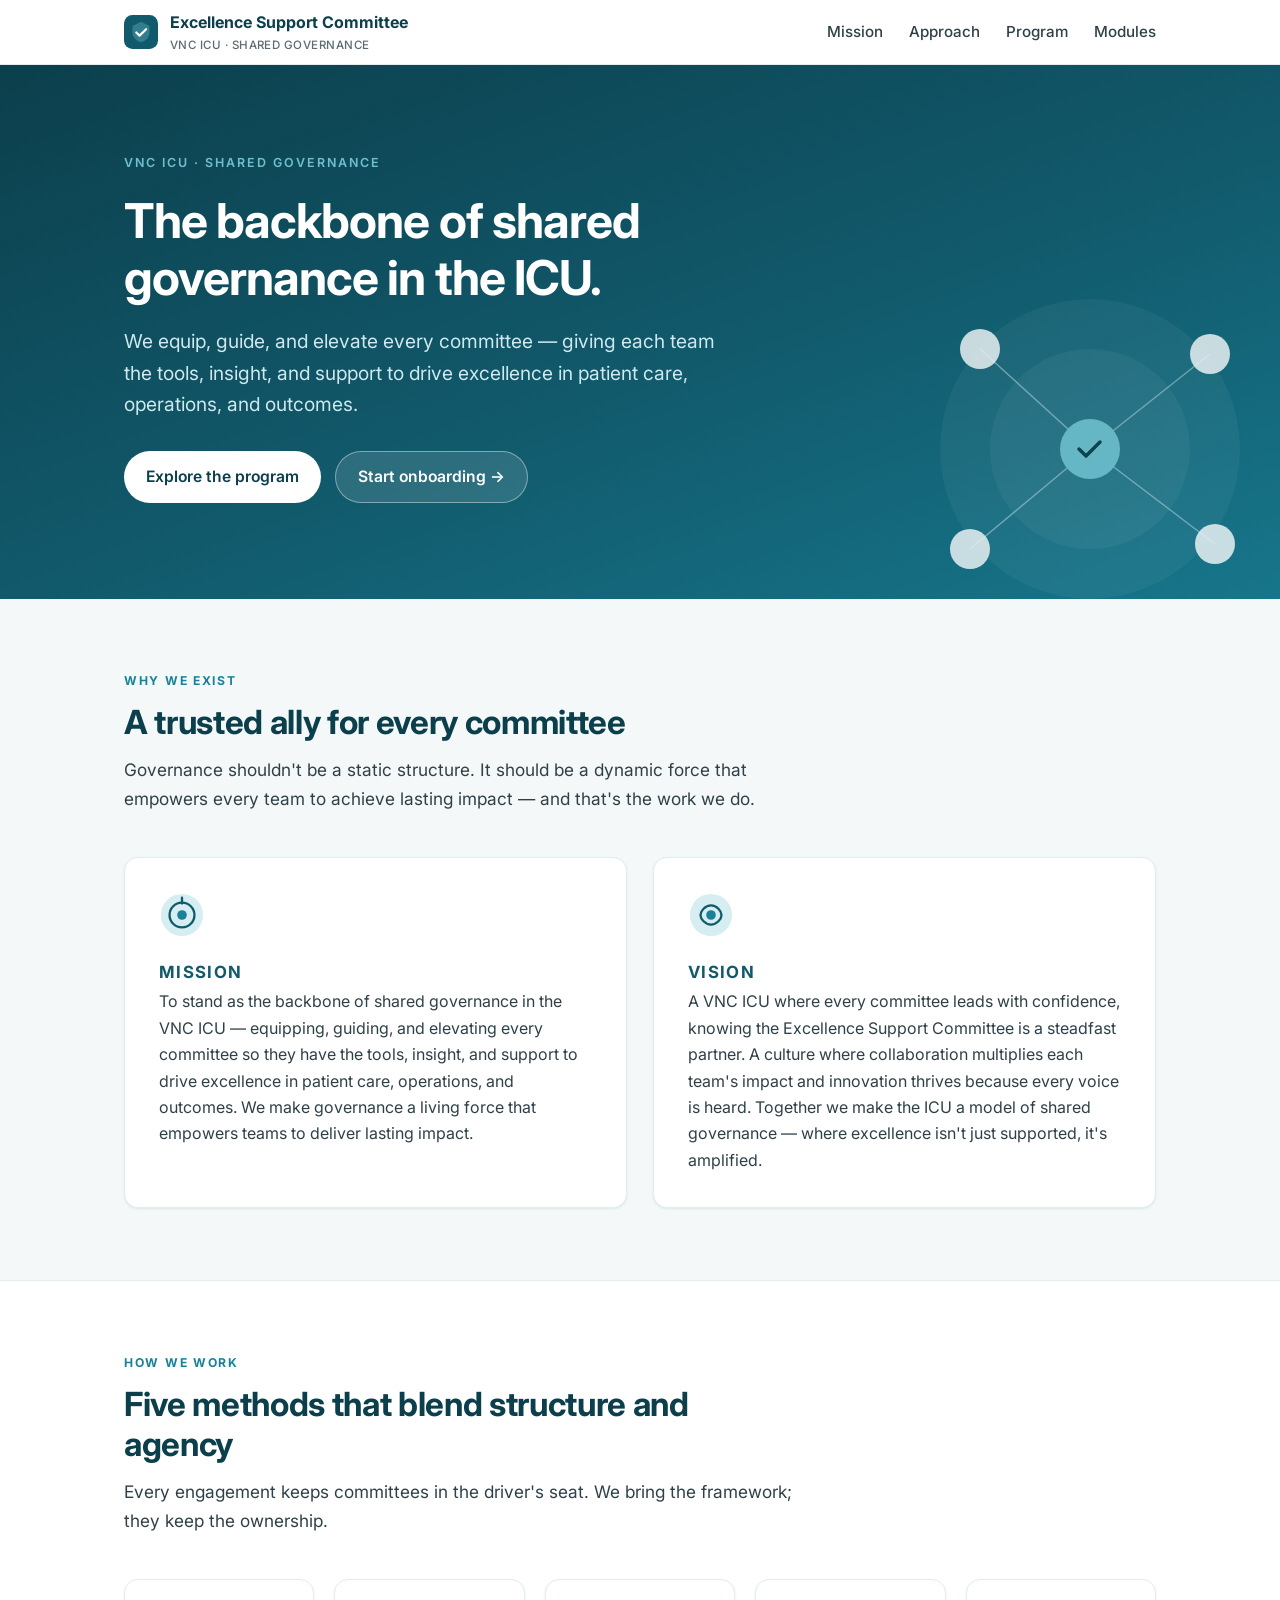
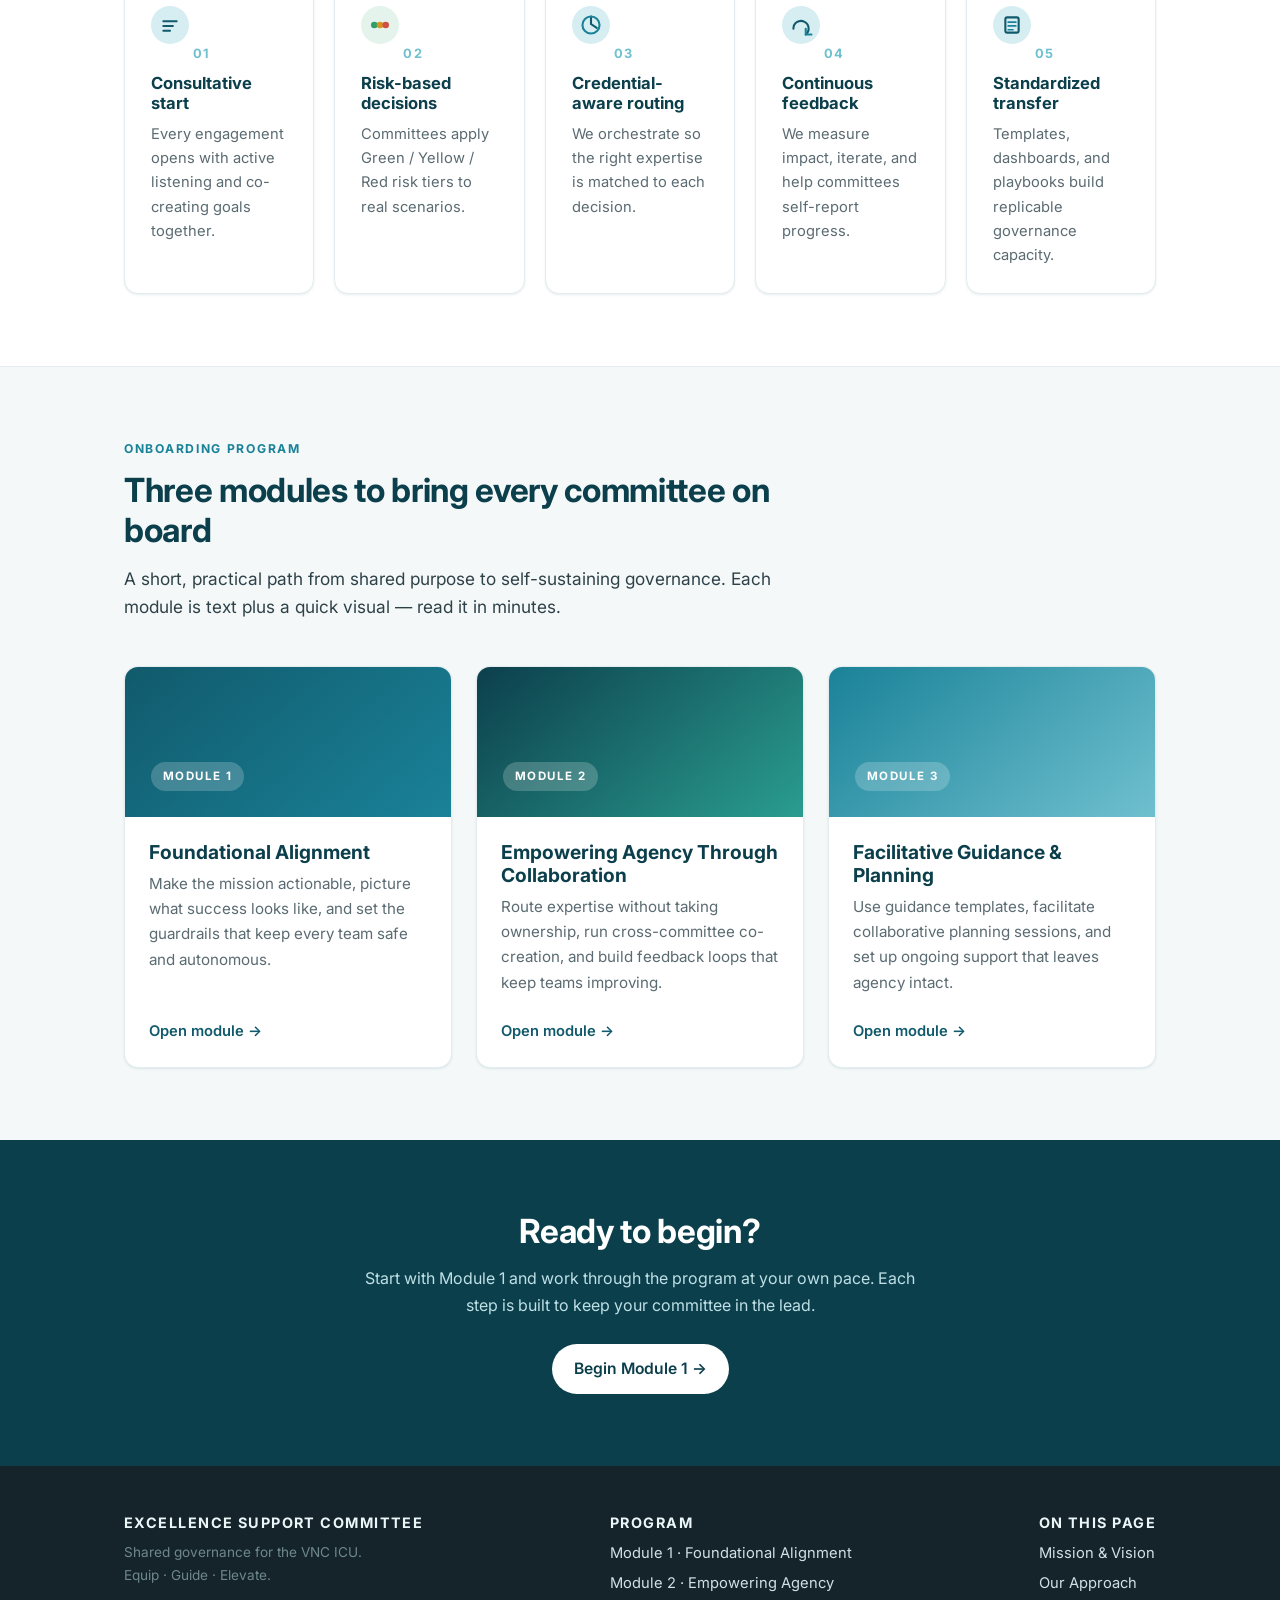
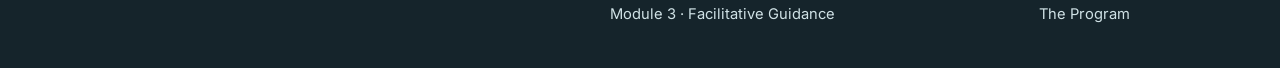
==== index.html @ 9eee0d55 "Excellence Support Committee site: landing page + 3 onboarding modules" ====
<!DOCTYPE html>
<html lang="en">
<head>
  <meta charset="UTF-8" />
  <meta name="viewport" content="width=device-width, initial-scale=1.0" />
  <title>Excellence Support Committee · VNC ICU</title>
  <meta name="description" content="The backbone of shared governance in the VNC ICU — equipping, guiding, and elevating every committee to drive excellence in patient care, operations, and outcomes." />
  <link rel="preconnect" href="https://fonts.googleapis.com" />
  <link rel="preconnect" href="https://fonts.gstatic.com" crossorigin />
  <link href="https://fonts.googleapis.com/css2?family=Inter:wght@400;500;600;700&display=swap" rel="stylesheet" />
  <link rel="stylesheet" href="assets/styles.css" />
</head>
<body>

  <!-- NAV -->
  <header class="nav">
    <div class="wrap nav-inner">
      <a href="index.html" class="brand">
        <svg class="mark" viewBox="0 0 40 40" fill="none" xmlns="http://www.w3.org/2000/svg" aria-hidden="true">
          <rect width="40" height="40" rx="10" fill="#115a6c"/>
          <path d="M20 8l10 5v7c0 6.2-4.2 10.6-10 12-5.8-1.4-10-5.8-10-12v-7l10-5z" fill="#6fc0cf" opacity=".35"/>
          <path d="M14.5 20.5l3.8 3.8L26 16.8" stroke="#fff" stroke-width="2.6" stroke-linecap="round" stroke-linejoin="round"/>
        </svg>
        <span>Excellence Support Committee<small>VNC ICU · Shared Governance</small></span>
      </a>
      <nav class="nav-links">
        <a href="#mission">Mission</a>
        <a href="#approach">Approach</a>
        <a href="#program">Program</a>
        <a href="module-1.html">Modules</a>
      </nav>
    </div>
  </header>

  <!-- HERO -->
  <section class="hero">
    <div class="wrap">
      <p class="eyebrow">VNC ICU · Shared Governance</p>
      <h1>The backbone of shared<br />governance in the ICU.</h1>
      <p class="lede">We equip, guide, and elevate every committee — giving each team the tools, insight, and support to drive excellence in patient care, operations, and outcomes.</p>
      <div class="btn-row">
        <a href="#program" class="btn btn-primary">Explore the program</a>
        <a href="module-1.html" class="btn btn-ghost">Start onboarding →</a>
      </div>
    </div>
    <svg class="hero-art" viewBox="0 0 460 380" fill="none" xmlns="http://www.w3.org/2000/svg" aria-hidden="true">
      <circle cx="230" cy="190" r="150" fill="#ffffff" opacity="0.05"/>
      <circle cx="230" cy="190" r="100" fill="#ffffff" opacity="0.05"/>
      <g stroke="#cfe9ee" stroke-width="1.4" opacity="0.5">
        <line x1="230" y1="190" x2="120" y2="90"/>
        <line x1="230" y1="190" x2="350" y2="95"/>
        <line x1="230" y1="190" x2="110" y2="290"/>
        <line x1="230" y1="190" x2="355" y2="285"/>
      </g>
      <g>
        <circle cx="230" cy="190" r="30" fill="#6fc0cf"/>
        <path d="M219 190l7 7 14-14" stroke="#0c3f4c" stroke-width="3.5" stroke-linecap="round" stroke-linejoin="round"/>
        <circle cx="120" cy="90" r="20" fill="#ffffff" opacity=".85"/>
        <circle cx="350" cy="95" r="20" fill="#ffffff" opacity=".85"/>
        <circle cx="110" cy="290" r="20" fill="#ffffff" opacity=".85"/>
        <circle cx="355" cy="285" r="20" fill="#ffffff" opacity=".85"/>
      </g>
    </svg>
  </section>

  <!-- MISSION / VISION -->
  <section id="mission">
    <div class="wrap">
      <p class="section-tag">Why we exist</p>
      <div class="section-intro">
        <h2>A trusted ally for every committee</h2>
        <p>Governance shouldn't be a static structure. It should be a dynamic force that empowers every team to achieve lasting impact — and that's the work we do.</p>
      </div>
      <div class="duo">
        <div class="pillar">
          <svg class="ic" viewBox="0 0 48 48" fill="none" xmlns="http://www.w3.org/2000/svg" aria-hidden="true">
            <circle cx="24" cy="24" r="22" fill="#d6edf2"/>
            <circle cx="24" cy="24" r="13" fill="none" stroke="#115a6c" stroke-width="2.4"/>
            <circle cx="24" cy="24" r="5" fill="#1a8298"/>
            <line x1="24" y1="6" x2="24" y2="12" stroke="#115a6c" stroke-width="2.4" stroke-linecap="round"/>
          </svg>
          <h3>Mission</h3>
          <p>To stand as the backbone of shared governance in the VNC ICU — equipping, guiding, and elevating every committee so they have the tools, insight, and support to drive excellence in patient care, operations, and outcomes. We make governance a living force that empowers teams to deliver lasting impact.</p>
        </div>
        <div class="pillar">
          <svg class="ic" viewBox="0 0 48 48" fill="none" xmlns="http://www.w3.org/2000/svg" aria-hidden="true">
            <circle cx="24" cy="24" r="22" fill="#d6edf2"/>
            <path d="M24 14c-6 0-11 6-11 10s5 10 11 10 11-6 11-10-5-10-11-10z" fill="none" stroke="#115a6c" stroke-width="2.4"/>
            <circle cx="24" cy="24" r="5" fill="#1a8298"/>
          </svg>
          <h3>Vision</h3>
          <p>A VNC ICU where every committee leads with confidence, knowing the Excellence Support Committee is a steadfast partner. A culture where collaboration multiplies each team's impact and innovation thrives because every voice is heard. Together we make the ICU a model of shared governance — where excellence isn't just supported, it's amplified.</p>
        </div>
      </div>
    </div>
  </section>

  <!-- APPROACH / METHODOLOGY -->
  <section id="approach" class="alt">
    <div class="wrap">
      <p class="section-tag">How we work</p>
      <div class="section-intro">
        <h2>Five methods that blend structure and agency</h2>
        <p>Every engagement keeps committees in the driver's seat. We bring the framework; they keep the ownership.</p>
      </div>
      <div class="grid-5">
        <div class="method">
          <svg class="ic" viewBox="0 0 40 40" fill="none" aria-hidden="true"><circle cx="20" cy="20" r="20" fill="#d6edf2"/><path d="M13 16h14M13 21h10M13 26h7" stroke="#115a6c" stroke-width="2.2" stroke-linecap="round"/></svg>
          <span class="num">01</span>
          <h3>Consultative start</h3>
          <p>Every engagement opens with active listening and co-creating goals together.</p>
        </div>
        <div class="method">
          <svg class="ic" viewBox="0 0 40 40" fill="none" aria-hidden="true"><circle cx="20" cy="20" r="20" fill="#e4f4ec"/><circle cx="14" cy="20" r="3.5" fill="#2e9e6b"/><circle cx="20" cy="20" r="3.5" fill="#d99320"/><circle cx="26" cy="20" r="3.5" fill="#cf5145"/></svg>
          <span class="num">02</span>
          <h3>Risk-based decisions</h3>
          <p>Committees apply Green / Yellow / Red risk tiers to real scenarios.</p>
        </div>
        <div class="method">
          <svg class="ic" viewBox="0 0 40 40" fill="none" aria-hidden="true"><circle cx="20" cy="20" r="20" fill="#d6edf2"/><path d="M20 11v8l6 4" stroke="#115a6c" stroke-width="2.2" stroke-linecap="round"/><circle cx="20" cy="20" r="9" fill="none" stroke="#1a8298" stroke-width="2.2"/></svg>
          <span class="num">03</span>
          <h3>Credential-aware routing</h3>
          <p>We orchestrate so the right expertise is matched to each decision.</p>
        </div>
        <div class="method">
          <svg class="ic" viewBox="0 0 40 40" fill="none" aria-hidden="true"><circle cx="20" cy="20" r="20" fill="#d6edf2"/><path d="M12 24a8 8 0 1113 6" stroke="#115a6c" stroke-width="2.2" stroke-linecap="round" fill="none"/><path d="M25 24v6h6" stroke="#1a8298" stroke-width="2.2" stroke-linecap="round" stroke-linejoin="round" fill="none"/></svg>
          <span class="num">04</span>
          <h3>Continuous feedback</h3>
          <p>We measure impact, iterate, and help committees self-report progress.</p>
        </div>
        <div class="method">
          <svg class="ic" viewBox="0 0 40 40" fill="none" aria-hidden="true"><circle cx="20" cy="20" r="20" fill="#d6edf2"/><rect x="13" y="12" width="14" height="16" rx="2" fill="none" stroke="#115a6c" stroke-width="2.2"/><path d="M16 17h8M16 21h8M16 25h5" stroke="#1a8298" stroke-width="1.8" stroke-linecap="round"/></svg>
          <span class="num">05</span>
          <h3>Standardized transfer</h3>
          <p>Templates, dashboards, and playbooks build replicable governance capacity.</p>
        </div>
      </div>
    </div>
  </section>

  <!-- PROGRAM / MODULES -->
  <section id="program">
    <div class="wrap">
      <p class="section-tag">Onboarding program</p>
      <div class="section-intro">
        <h2>Three modules to bring every committee on board</h2>
        <p>A short, practical path from shared purpose to self-sustaining governance. Each module is text plus a quick visual — read it in minutes.</p>
      </div>
      <div class="modules">
        <a class="mod-card" href="module-1.html">
          <div class="cap c1"><span class="badge">Module 1</span></div>
          <div class="body">
            <h3>Foundational Alignment</h3>
            <p>Make the mission actionable, picture what success looks like, and set the guardrails that keep every team safe and autonomous.</p>
            <span class="more">Open module →</span>
          </div>
        </a>
        <a class="mod-card" href="module-2.html">
          <div class="cap c2"><span class="badge">Module 2</span></div>
          <div class="body">
            <h3>Empowering Agency Through Collaboration</h3>
            <p>Route expertise without taking ownership, run cross-committee co-creation, and build feedback loops that keep teams improving.</p>
            <span class="more">Open module →</span>
          </div>
        </a>
        <a class="mod-card" href="module-3.html">
          <div class="cap c3"><span class="badge">Module 3</span></div>
          <div class="body">
            <h3>Facilitative Guidance &amp; Planning</h3>
            <p>Use guidance templates, facilitate collaborative planning sessions, and set up ongoing support that leaves agency intact.</p>
            <span class="more">Open module →</span>
          </div>
        </a>
      </div>
    </div>
  </section>

  <!-- CTA -->
  <section class="cta-band">
    <div class="wrap">
      <h2>Ready to begin?</h2>
      <p>Start with Module 1 and work through the program at your own pace. Each step is built to keep your committee in the lead.</p>
      <a href="module-1.html" class="btn btn-primary">Begin Module 1 →</a>
    </div>
  </section>

  <!-- FOOTER -->
  <footer class="footer">
    <div class="wrap">
      <div>
        <h4>Excellence Support Committee</h4>
        <p class="muted">Shared governance for the VNC ICU.<br/>Equip · Guide · Elevate.</p>
      </div>
      <div>
        <h4>Program</h4>
        <ul>
          <li><a href="module-1.html">Module 1 · Foundational Alignment</a></li>
          <li><a href="module-2.html">Module 2 · Empowering Agency</a></li>
          <li><a href="module-3.html">Module 3 · Facilitative Guidance</a></li>
        </ul>
      </div>
      <div>
        <h4>On this page</h4>
        <ul>
          <li><a href="#mission">Mission &amp; Vision</a></li>
          <li><a href="#approach">Our Approach</a></li>
          <li><a href="#program">The Program</a></li>
        </ul>
      </div>
    </div>
  </footer>

</body>
</html>
---- assets/styles.css ----
/* ====================================================================
   Excellence Support Committee — VNC ICU
   Clinical & calm design system
   ==================================================================== */

:root {
  --teal-900: #0c3f4c;
  --teal-700: #115a6c;
  --teal-500: #1a8298;
  --teal-300: #6fc0cf;
  --teal-100: #d6edf2;
  --slate-900: #15242b;
  --slate-700: #2f4148;
  --slate-500: #5b6b72;
  --slate-300: #9fb0b6;
  --mist: #f4f8f9;
  --paper: #ffffff;
  --line: #e3edef;
  --green: #2e9e6b;
  --green-bg: #e4f4ec;
  --amber: #d99320;
  --amber-bg: #fbf2dd;
  --red: #cf5145;
  --red-bg: #fae6e3;
  --shadow-sm: 0 1px 3px rgba(12, 63, 76, 0.06), 0 1px 2px rgba(12, 63, 76, 0.04);
  --shadow-md: 0 10px 30px rgba(12, 63, 76, 0.08);
  --radius: 14px;
  --radius-sm: 9px;
  --maxw: 1080px;
  --font: "Inter", -apple-system, BlinkMacSystemFont, "Segoe UI", Roboto, Helvetica, Arial, sans-serif;
}

* { box-sizing: border-box; }

html { scroll-behavior: smooth; }

body {
  margin: 0;
  font-family: var(--font);
  color: var(--slate-900);
  background: var(--mist);
  line-height: 1.65;
  -webkit-font-smoothing: antialiased;
}

h1, h2, h3, h4 { line-height: 1.2; color: var(--teal-900); margin: 0 0 .4em; font-weight: 700; }
h1 { font-size: clamp(2rem, 4vw, 3rem); letter-spacing: -0.02em; }
h2 { font-size: clamp(1.5rem, 2.6vw, 2.1rem); letter-spacing: -0.01em; }
h3 { font-size: 1.2rem; }
p { margin: 0 0 1rem; }
a { color: var(--teal-700); text-decoration: none; }
a:hover { text-decoration: underline; }

.wrap { max-width: var(--maxw); margin: 0 auto; padding: 0 24px; }

/* ---------- Navigation ---------- */
.nav {
  position: sticky; top: 0; z-index: 50;
  background: rgba(255,255,255,0.92);
  backdrop-filter: blur(10px);
  border-bottom: 1px solid var(--line);
}
.nav-inner { display: flex; align-items: center; justify-content: space-between; height: 64px; }
.brand { display: flex; align-items: center; gap: 12px; font-weight: 700; color: var(--teal-900); }
.brand:hover { text-decoration: none; }
.brand .mark { width: 34px; height: 34px; flex: none; }
.brand small { display: block; font-weight: 500; font-size: .72rem; color: var(--slate-500); letter-spacing: .04em; text-transform: uppercase; }
.nav-links { display: flex; gap: 26px; align-items: center; }
.nav-links a { color: var(--slate-700); font-weight: 500; font-size: .95rem; }
.nav-links a:hover { color: var(--teal-700); text-decoration: none; }
.nav-toggle { display: none; }

/* ---------- Hero ---------- */
.hero {
  background: linear-gradient(160deg, var(--teal-900) 0%, var(--teal-700) 55%, var(--teal-500) 120%);
  color: #eaf6f8; padding: 88px 0 96px; position: relative; overflow: hidden;
}
.hero h1 { color: #fff; }
.hero .lede { font-size: 1.2rem; max-width: 620px; color: #cfe9ee; }
.hero .eyebrow { text-transform: uppercase; letter-spacing: .16em; font-size: .78rem; font-weight: 600; color: var(--teal-300); margin-bottom: 18px; }
.hero-art { position: absolute; right: -40px; bottom: -40px; width: 460px; max-width: 50%; opacity: .9; pointer-events: none; }
.hero .btn-row { margin-top: 30px; display: flex; gap: 14px; flex-wrap: wrap; }

.btn {
  display: inline-flex; align-items: center; gap: 8px;
  padding: 12px 22px; border-radius: 999px; font-weight: 600; font-size: .98rem;
  transition: transform .15s ease, box-shadow .15s ease, background .15s ease;
}
.btn-primary { background: #fff; color: var(--teal-900); }
.btn-primary:hover { text-decoration: none; transform: translateY(-2px); box-shadow: var(--shadow-md); }
.btn-ghost { background: rgba(255,255,255,0.12); color: #fff; border: 1px solid rgba(255,255,255,0.4); }
.btn-ghost:hover { text-decoration: none; background: rgba(255,255,255,0.2); }
.btn-teal { background: var(--teal-700); color: #fff; }
.btn-teal:hover { text-decoration: none; background: var(--teal-900); transform: translateY(-2px); box-shadow: var(--shadow-md); }

/* ---------- Sections ---------- */
section { padding: 72px 0; }
.section-tag { text-transform: uppercase; letter-spacing: .14em; font-size: .76rem; font-weight: 700; color: var(--teal-500); margin-bottom: 12px; }
.section-intro { max-width: 680px; margin-bottom: 44px; }
.section-intro p { color: var(--slate-700); font-size: 1.08rem; }

.alt { background: var(--paper); border-top: 1px solid var(--line); border-bottom: 1px solid var(--line); }

/* ---------- Two-column mission/vision ---------- */
.duo { display: grid; grid-template-columns: 1fr 1fr; gap: 26px; }
.pillar {
  background: var(--paper); border: 1px solid var(--line); border-radius: var(--radius);
  padding: 34px; box-shadow: var(--shadow-sm);
}
.pillar .ic { width: 46px; height: 46px; margin-bottom: 16px; }
.pillar h3 { color: var(--teal-700); font-size: 1.05rem; text-transform: uppercase; letter-spacing: .08em; }
.pillar p { color: var(--slate-700); margin-bottom: 0; }

/* ---------- Methodology grid ---------- */
.grid-5 { display: grid; grid-template-columns: repeat(auto-fit, minmax(190px, 1fr)); gap: 20px; }
.method {
  background: var(--paper); border: 1px solid var(--line); border-radius: var(--radius);
  padding: 26px; box-shadow: var(--shadow-sm); position: relative;
  transition: transform .15s ease, box-shadow .15s ease;
}
.method:hover { transform: translateY(-4px); box-shadow: var(--shadow-md); }
.method .num { font-size: .8rem; font-weight: 700; color: var(--teal-300); letter-spacing: .1em; }
.method h3 { font-size: 1.04rem; margin: 8px 0 8px; }
.method p { font-size: .92rem; color: var(--slate-500); margin: 0; }
.method .ic { width: 38px; height: 38px; margin-bottom: 14px; }

/* ---------- Module cards ---------- */
.modules { display: grid; grid-template-columns: repeat(auto-fit, minmax(280px, 1fr)); gap: 24px; }
.mod-card {
  display: flex; flex-direction: column;
  background: var(--paper); border: 1px solid var(--line); border-radius: var(--radius);
  overflow: hidden; box-shadow: var(--shadow-sm);
  transition: transform .15s ease, box-shadow .15s ease;
}
.mod-card:hover { transform: translateY(-5px); box-shadow: var(--shadow-md); text-decoration: none; }
.mod-card .cap { padding: 26px; height: 150px; display: flex; align-items: flex-end; }
.mod-card .cap.c1 { background: linear-gradient(140deg, #115a6c, #1a8298); }
.mod-card .cap.c2 { background: linear-gradient(140deg, #0c3f4c, #2a9d8f); }
.mod-card .cap.c3 { background: linear-gradient(140deg, #1a8298, #6fc0cf); }
.mod-card .cap .badge { background: rgba(255,255,255,0.2); color: #fff; font-size: .72rem; font-weight: 700; letter-spacing: .12em; text-transform: uppercase; padding: 5px 12px; border-radius: 999px; }
.mod-card .body { padding: 24px; flex: 1; display: flex; flex-direction: column; }
.mod-card h3 { color: var(--teal-900); }
.mod-card p { color: var(--slate-500); font-size: .95rem; flex: 1; }
.mod-card .more { color: var(--teal-700); font-weight: 600; font-size: .92rem; margin-top: 8px; }

/* ---------- Module detail page ---------- */
.page-head {
  background: linear-gradient(160deg, var(--teal-900), var(--teal-700));
  color: #eaf6f8; padding: 64px 0 56px;
}
.page-head .crumb { font-size: .85rem; color: var(--teal-300); margin-bottom: 14px; }
.page-head .crumb a { color: var(--teal-300); }
.page-head h1 { color: #fff; }
.page-head .lede { color: #cfe9ee; font-size: 1.12rem; max-width: 640px; margin-bottom: 0; }
.module-badge { display: inline-block; background: rgba(255,255,255,0.14); border: 1px solid rgba(255,255,255,0.3); color: #fff; font-size: .74rem; font-weight: 700; letter-spacing: .12em; text-transform: uppercase; padding: 6px 14px; border-radius: 999px; margin-bottom: 18px; }

.section-block { display: grid; grid-template-columns: 1fr 1fr; gap: 40px; align-items: center; margin-bottom: 56px; }
.section-block.rev .text { order: 2; }
.section-block .text h3 { color: var(--teal-700); }
.section-block .text .kicker { font-size: .76rem; font-weight: 700; letter-spacing: .12em; text-transform: uppercase; color: var(--teal-500); margin-bottom: 8px; }
.section-block .text p { color: var(--slate-700); }
.figure { background: var(--paper); border: 1px solid var(--line); border-radius: var(--radius); padding: 26px; box-shadow: var(--shadow-sm); }
.figure svg { width: 100%; height: auto; display: block; }
.figure figcaption { text-align: center; font-size: .82rem; color: var(--slate-500); margin-top: 14px; }

ul.clean { list-style: none; padding: 0; margin: 0 0 1rem; }
ul.clean li { position: relative; padding: 6px 0 6px 28px; color: var(--slate-700); }
ul.clean li::before { content: ""; position: absolute; left: 0; top: 14px; width: 14px; height: 14px; border-radius: 4px; background: var(--teal-100); border: 2px solid var(--teal-500); }

/* ---------- Page nav (prev/next) ---------- */
.page-nav { display: flex; justify-content: space-between; gap: 16px; flex-wrap: wrap; margin-top: 20px; }
.page-nav a {
  flex: 1; min-width: 220px; background: var(--paper); border: 1px solid var(--line); border-radius: var(--radius);
  padding: 18px 22px; box-shadow: var(--shadow-sm);
}
.page-nav a:hover { text-decoration: none; border-color: var(--teal-300); }
.page-nav .dir { font-size: .76rem; text-transform: uppercase; letter-spacing: .1em; color: var(--slate-500); }
.page-nav .ttl { color: var(--teal-700); font-weight: 600; }
.page-nav a.next { text-align: right; }

/* ---------- Callout ---------- */
.callout {
  background: var(--teal-100); border-left: 4px solid var(--teal-500); border-radius: var(--radius-sm);
  padding: 22px 26px; margin: 0 0 24px;
}
.callout p { margin: 0; color: var(--teal-900); }
.callout strong { color: var(--teal-700); }

/* ---------- Steps / guardrails ---------- */
.chips { display: flex; flex-wrap: wrap; gap: 12px; margin: 8px 0 0; }
.chip { background: var(--teal-100); color: var(--teal-900); border-radius: 999px; padding: 8px 16px; font-size: .9rem; font-weight: 600; }

/* ---------- CTA band ---------- */
.cta-band { background: var(--teal-900); color: #eaf6f8; text-align: center; }
.cta-band h2 { color: #fff; }
.cta-band p { color: #bfe0e6; max-width: 560px; margin: 0 auto 26px; }

/* ---------- Footer ---------- */
.footer { background: var(--slate-900); color: #9fb6bd; padding: 48px 0 36px; }
.footer .wrap { display: flex; justify-content: space-between; gap: 24px; flex-wrap: wrap; }
.footer a { color: #cfe1e5; }
.footer .muted { font-size: .85rem; color: #6f878e; }
.footer h4 { color: #eaf6f8; font-size: .9rem; text-transform: uppercase; letter-spacing: .1em; margin-bottom: 10px; }
.footer ul { list-style: none; padding: 0; margin: 0; }
.footer ul li { margin-bottom: 6px; font-size: .92rem; }

/* ---------- Responsive ---------- */
@media (max-width: 760px) {
  .duo, .section-block { grid-template-columns: 1fr; }
  .section-block.rev .text { order: 0; }
  .nav-links { display: none; }
  .hero-art { display: none; }
  section { padding: 52px 0; }
}
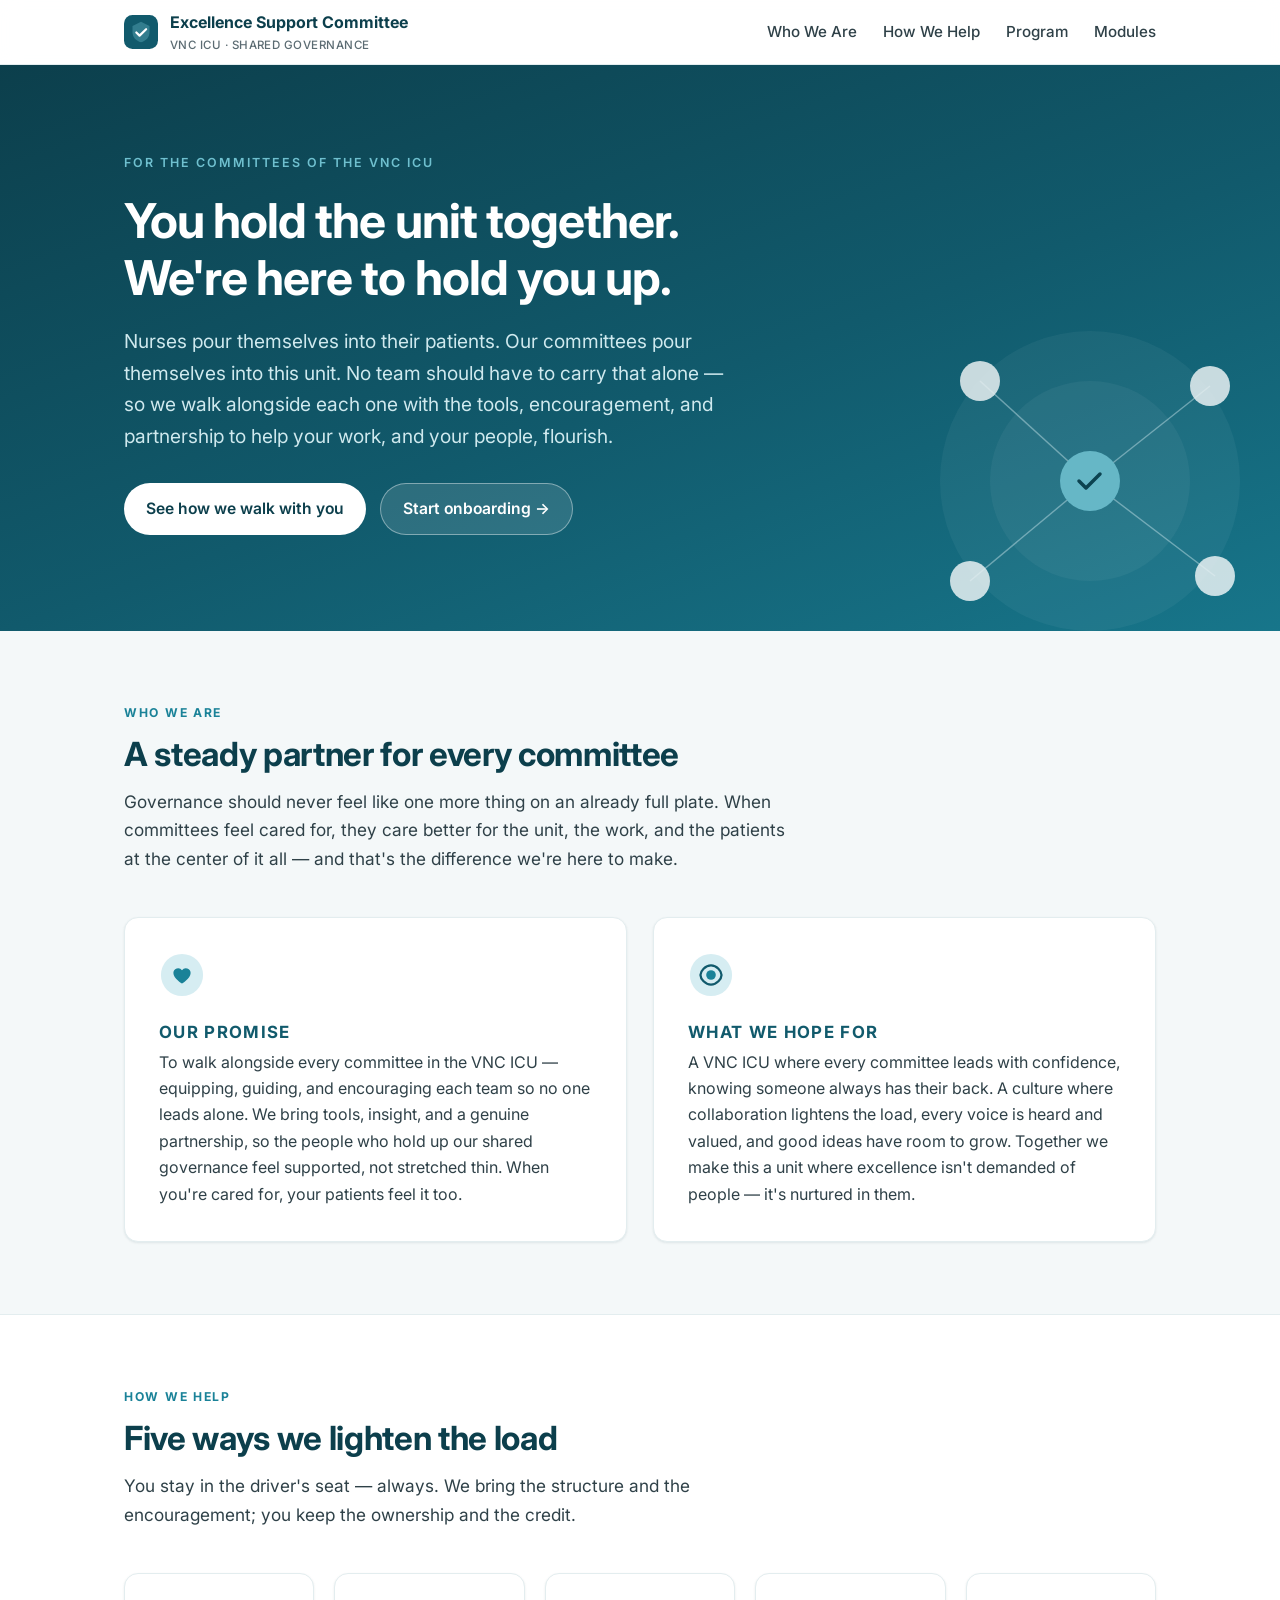
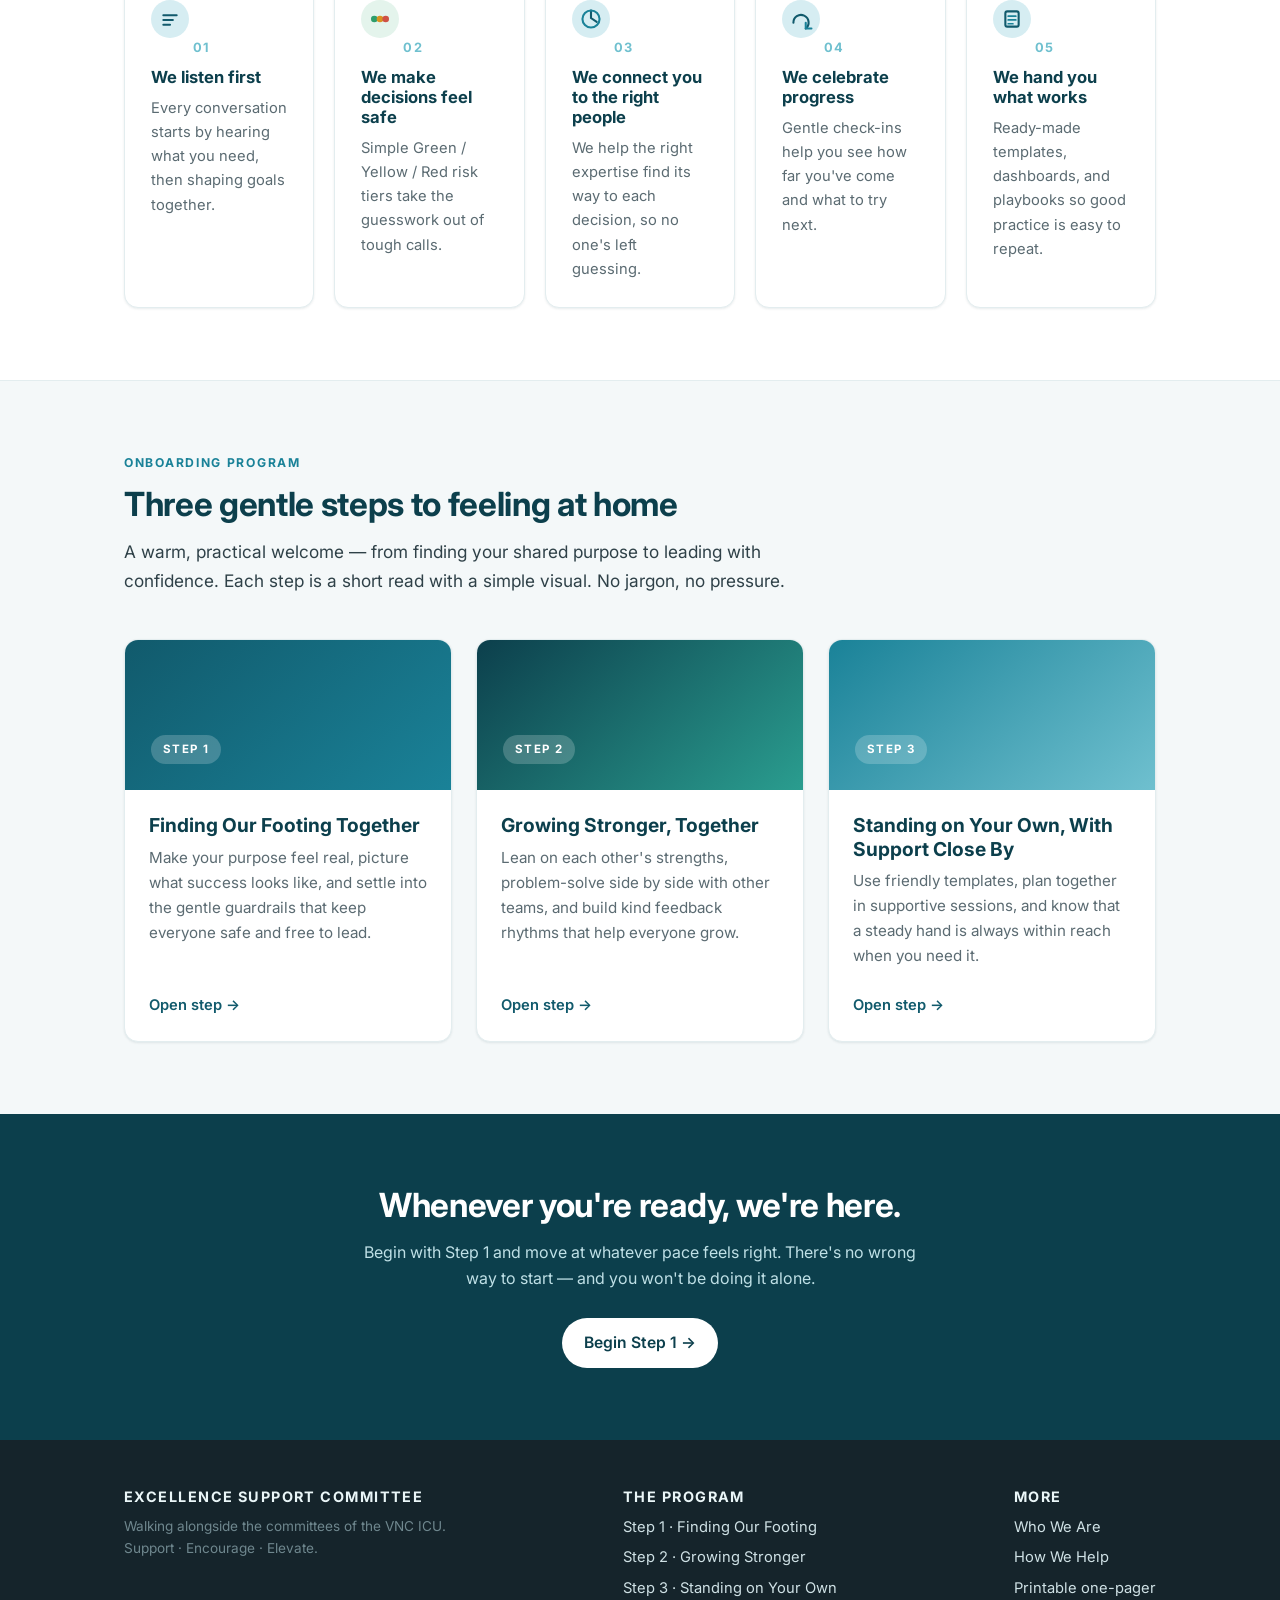
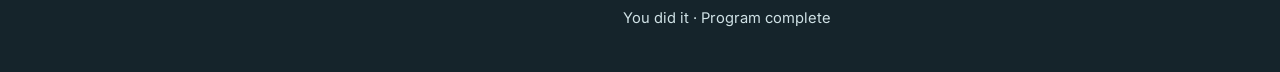
==== commit c58388f2: "Warmer copy, favicon, printable one-pager, program-complete page" ====
--- a/index.html
+++ b/index.html
@@ -4,7 +4,8 @@
   <meta charset="UTF-8" />
   <meta name="viewport" content="width=device-width, initial-scale=1.0" />
   <title>Excellence Support Committee · VNC ICU</title>
-  <meta name="description" content="The backbone of shared governance in the VNC ICU — equipping, guiding, and elevating every committee to drive excellence in patient care, operations, and outcomes." />
+  <meta name="description" content="Walking alongside every committee in the VNC ICU — with the tools, encouragement, and partnership to help your work, and your people, flourish." />
+  <link rel="icon" href="favicon.svg" type="image/svg+xml" />
   <link rel="preconnect" href="https://fonts.googleapis.com" />
   <link rel="preconnect" href="https://fonts.gstatic.com" crossorigin />
   <link href="https://fonts.googleapis.com/css2?family=Inter:wght@400;500;600;700&display=swap" rel="stylesheet" />
@@ -24,8 +25,8 @@
         <span>Excellence Support Committee<small>VNC ICU · Shared Governance</small></span>
       </a>
       <nav class="nav-links">
-        <a href="#mission">Mission</a>
-        <a href="#approach">Approach</a>
+        <a href="#mission">Who We Are</a>
+        <a href="#approach">How We Help</a>
         <a href="#program">Program</a>
         <a href="module-1.html">Modules</a>
       </nav>
@@ -35,11 +36,11 @@
   <!-- HERO -->
   <section class="hero">
     <div class="wrap">
-      <p class="eyebrow">VNC ICU · Shared Governance</p>
-      <h1>The backbone of shared<br />governance in the ICU.</h1>
-      <p class="lede">We equip, guide, and elevate every committee — giving each team the tools, insight, and support to drive excellence in patient care, operations, and outcomes.</p>
+      <p class="eyebrow">For the committees of the VNC ICU</p>
+      <h1>You hold the unit together.<br />We're here to hold you up.</h1>
+      <p class="lede">Nurses pour themselves into their patients. Our committees pour themselves into this unit. No team should have to carry that alone — so we walk alongside each one with the tools, encouragement, and partnership to help your work, and your people, flourish.</p>
       <div class="btn-row">
-        <a href="#program" class="btn btn-primary">Explore the program</a>
+        <a href="#program" class="btn btn-primary">See how we walk with you</a>
         <a href="module-1.html" class="btn btn-ghost">Start onboarding →</a>
       </div>
     </div>
@@ -66,21 +67,19 @@
   <!-- MISSION / VISION -->
   <section id="mission">
     <div class="wrap">
-      <p class="section-tag">Why we exist</p>
+      <p class="section-tag">Who we are</p>
       <div class="section-intro">
-        <h2>A trusted ally for every committee</h2>
-        <p>Governance shouldn't be a static structure. It should be a dynamic force that empowers every team to achieve lasting impact — and that's the work we do.</p>
+        <h2>A steady partner for every committee</h2>
+        <p>Governance should never feel like one more thing on an already full plate. When committees feel cared for, they care better for the unit, the work, and the patients at the center of it all — and that's the difference we're here to make.</p>
       </div>
       <div class="duo">
         <div class="pillar">
           <svg class="ic" viewBox="0 0 48 48" fill="none" xmlns="http://www.w3.org/2000/svg" aria-hidden="true">
             <circle cx="24" cy="24" r="22" fill="#d6edf2"/>
-            <circle cx="24" cy="24" r="13" fill="none" stroke="#115a6c" stroke-width="2.4"/>
-            <circle cx="24" cy="24" r="5" fill="#1a8298"/>
-            <line x1="24" y1="6" x2="24" y2="12" stroke="#115a6c" stroke-width="2.4" stroke-linecap="round"/>
+            <path d="M24 33s-9-5.2-9-11a5 5 0 019-3 5 5 0 019 3c0 5.8-9 11-9 11z" fill="#1a8298"/>
           </svg>
-          <h3>Mission</h3>
-          <p>To stand as the backbone of shared governance in the VNC ICU — equipping, guiding, and elevating every committee so they have the tools, insight, and support to drive excellence in patient care, operations, and outcomes. We make governance a living force that empowers teams to deliver lasting impact.</p>
+          <h3>Our Promise</h3>
+          <p>To walk alongside every committee in the VNC ICU — equipping, guiding, and encouraging each team so no one leads alone. We bring tools, insight, and a genuine partnership, so the people who hold up our shared governance feel supported, not stretched thin. When you're cared for, your patients feel it too.</p>
         </div>
         <div class="pillar">
           <svg class="ic" viewBox="0 0 48 48" fill="none" xmlns="http://www.w3.org/2000/svg" aria-hidden="true">
@@ -88,8 +87,8 @@
             <path d="M24 14c-6 0-11 6-11 10s5 10 11 10 11-6 11-10-5-10-11-10z" fill="none" stroke="#115a6c" stroke-width="2.4"/>
             <circle cx="24" cy="24" r="5" fill="#1a8298"/>
           </svg>
-          <h3>Vision</h3>
-          <p>A VNC ICU where every committee leads with confidence, knowing the Excellence Support Committee is a steadfast partner. A culture where collaboration multiplies each team's impact and innovation thrives because every voice is heard. Together we make the ICU a model of shared governance — where excellence isn't just supported, it's amplified.</p>
+          <h3>What We Hope For</h3>
+          <p>A VNC ICU where every committee leads with confidence, knowing someone always has their back. A culture where collaboration lightens the load, every voice is heard and valued, and good ideas have room to grow. Together we make this a unit where excellence isn't demanded of people — it's nurtured in them.</p>
         </div>
       </div>
     </div>
@@ -98,41 +97,41 @@
   <!-- APPROACH / METHODOLOGY -->
   <section id="approach" class="alt">
     <div class="wrap">
-      <p class="section-tag">How we work</p>
+      <p class="section-tag">How we help</p>
       <div class="section-intro">
-        <h2>Five methods that blend structure and agency</h2>
-        <p>Every engagement keeps committees in the driver's seat. We bring the framework; they keep the ownership.</p>
+        <h2>Five ways we lighten the load</h2>
+        <p>You stay in the driver's seat — always. We bring the structure and the encouragement; you keep the ownership and the credit.</p>
       </div>
       <div class="grid-5">
         <div class="method">
           <svg class="ic" viewBox="0 0 40 40" fill="none" aria-hidden="true"><circle cx="20" cy="20" r="20" fill="#d6edf2"/><path d="M13 16h14M13 21h10M13 26h7" stroke="#115a6c" stroke-width="2.2" stroke-linecap="round"/></svg>
           <span class="num">01</span>
-          <h3>Consultative start</h3>
-          <p>Every engagement opens with active listening and co-creating goals together.</p>
+          <h3>We listen first</h3>
+          <p>Every conversation starts by hearing what you need, then shaping goals together.</p>
         </div>
         <div class="method">
           <svg class="ic" viewBox="0 0 40 40" fill="none" aria-hidden="true"><circle cx="20" cy="20" r="20" fill="#e4f4ec"/><circle cx="14" cy="20" r="3.5" fill="#2e9e6b"/><circle cx="20" cy="20" r="3.5" fill="#d99320"/><circle cx="26" cy="20" r="3.5" fill="#cf5145"/></svg>
           <span class="num">02</span>
-          <h3>Risk-based decisions</h3>
-          <p>Committees apply Green / Yellow / Red risk tiers to real scenarios.</p>
+          <h3>We make decisions feel safe</h3>
+          <p>Simple Green / Yellow / Red risk tiers take the guesswork out of tough calls.</p>
         </div>
         <div class="method">
           <svg class="ic" viewBox="0 0 40 40" fill="none" aria-hidden="true"><circle cx="20" cy="20" r="20" fill="#d6edf2"/><path d="M20 11v8l6 4" stroke="#115a6c" stroke-width="2.2" stroke-linecap="round"/><circle cx="20" cy="20" r="9" fill="none" stroke="#1a8298" stroke-width="2.2"/></svg>
           <span class="num">03</span>
-          <h3>Credential-aware routing</h3>
-          <p>We orchestrate so the right expertise is matched to each decision.</p>
+          <h3>We connect you to the right people</h3>
+          <p>We help the right expertise find its way to each decision, so no one's left guessing.</p>
         </div>
         <div class="method">
           <svg class="ic" viewBox="0 0 40 40" fill="none" aria-hidden="true"><circle cx="20" cy="20" r="20" fill="#d6edf2"/><path d="M12 24a8 8 0 1113 6" stroke="#115a6c" stroke-width="2.2" stroke-linecap="round" fill="none"/><path d="M25 24v6h6" stroke="#1a8298" stroke-width="2.2" stroke-linecap="round" stroke-linejoin="round" fill="none"/></svg>
           <span class="num">04</span>
-          <h3>Continuous feedback</h3>
-          <p>We measure impact, iterate, and help committees self-report progress.</p>
+          <h3>We celebrate progress</h3>
+          <p>Gentle check-ins help you see how far you've come and what to try next.</p>
         </div>
         <div class="method">
           <svg class="ic" viewBox="0 0 40 40" fill="none" aria-hidden="true"><circle cx="20" cy="20" r="20" fill="#d6edf2"/><rect x="13" y="12" width="14" height="16" rx="2" fill="none" stroke="#115a6c" stroke-width="2.2"/><path d="M16 17h8M16 21h8M16 25h5" stroke="#1a8298" stroke-width="1.8" stroke-linecap="round"/></svg>
           <span class="num">05</span>
-          <h3>Standardized transfer</h3>
-          <p>Templates, dashboards, and playbooks build replicable governance capacity.</p>
+          <h3>We hand you what works</h3>
+          <p>Ready-made templates, dashboards, and playbooks so good practice is easy to repeat.</p>
         </div>
       </div>
     </div>
@@ -143,32 +142,32 @@
     <div class="wrap">
       <p class="section-tag">Onboarding program</p>
       <div class="section-intro">
-        <h2>Three modules to bring every committee on board</h2>
-        <p>A short, practical path from shared purpose to self-sustaining governance. Each module is text plus a quick visual — read it in minutes.</p>
+        <h2>Three gentle steps to feeling at home</h2>
+        <p>A warm, practical welcome — from finding your shared purpose to leading with confidence. Each step is a short read with a simple visual. No jargon, no pressure.</p>
       </div>
       <div class="modules">
         <a class="mod-card" href="module-1.html">
-          <div class="cap c1"><span class="badge">Module 1</span></div>
+          <div class="cap c1"><span class="badge">Step 1</span></div>
           <div class="body">
-            <h3>Foundational Alignment</h3>
-            <p>Make the mission actionable, picture what success looks like, and set the guardrails that keep every team safe and autonomous.</p>
-            <span class="more">Open module →</span>
+            <h3>Finding Our Footing Together</h3>
+            <p>Make your purpose feel real, picture what success looks like, and settle into the gentle guardrails that keep everyone safe and free to lead.</p>
+            <span class="more">Open step →</span>
           </div>
         </a>
         <a class="mod-card" href="module-2.html">
-          <div class="cap c2"><span class="badge">Module 2</span></div>
+          <div class="cap c2"><span class="badge">Step 2</span></div>
           <div class="body">
-            <h3>Empowering Agency Through Collaboration</h3>
-            <p>Route expertise without taking ownership, run cross-committee co-creation, and build feedback loops that keep teams improving.</p>
-            <span class="more">Open module →</span>
+            <h3>Growing Stronger, Together</h3>
+            <p>Lean on each other's strengths, problem-solve side by side with other teams, and build kind feedback rhythms that help everyone grow.</p>
+            <span class="more">Open step →</span>
           </div>
         </a>
         <a class="mod-card" href="module-3.html">
-          <div class="cap c3"><span class="badge">Module 3</span></div>
+          <div class="cap c3"><span class="badge">Step 3</span></div>
           <div class="body">
-            <h3>Facilitative Guidance &amp; Planning</h3>
-            <p>Use guidance templates, facilitate collaborative planning sessions, and set up ongoing support that leaves agency intact.</p>
-            <span class="more">Open module →</span>
+            <h3>Standing on Your Own, With Support Close By</h3>
+            <p>Use friendly templates, plan together in supportive sessions, and know that a steady hand is always within reach when you need it.</p>
+            <span class="more">Open step →</span>
           </div>
         </a>
       </div>
@@ -178,9 +177,9 @@
   <!-- CTA -->
   <section class="cta-band">
     <div class="wrap">
-      <h2>Ready to begin?</h2>
-      <p>Start with Module 1 and work through the program at your own pace. Each step is built to keep your committee in the lead.</p>
-      <a href="module-1.html" class="btn btn-primary">Begin Module 1 →</a>
+      <h2>Whenever you're ready, we're here.</h2>
+      <p>Begin with Step 1 and move at whatever pace feels right. There's no wrong way to start — and you won't be doing it alone.</p>
+      <a href="module-1.html" class="btn btn-primary">Begin Step 1 →</a>
     </div>
   </section>
 
@@ -189,22 +188,23 @@
     <div class="wrap">
       <div>
         <h4>Excellence Support Committee</h4>
-        <p class="muted">Shared governance for the VNC ICU.<br/>Equip · Guide · Elevate.</p>
+        <p class="muted">Walking alongside the committees of the VNC ICU.<br/>Support · Encourage · Elevate.</p>
       </div>
       <div>
-        <h4>Program</h4>
+        <h4>The Program</h4>
         <ul>
-          <li><a href="module-1.html">Module 1 · Foundational Alignment</a></li>
-          <li><a href="module-2.html">Module 2 · Empowering Agency</a></li>
-          <li><a href="module-3.html">Module 3 · Facilitative Guidance</a></li>
+          <li><a href="module-1.html">Step 1 · Finding Our Footing</a></li>
+          <li><a href="module-2.html">Step 2 · Growing Stronger</a></li>
+          <li><a href="module-3.html">Step 3 · Standing on Your Own</a></li>
+          <li><a href="complete.html">You did it · Program complete</a></li>
         </ul>
       </div>
       <div>
-        <h4>On this page</h4>
+        <h4>More</h4>
         <ul>
-          <li><a href="#mission">Mission &amp; Vision</a></li>
-          <li><a href="#approach">Our Approach</a></li>
-          <li><a href="#program">The Program</a></li>
+          <li><a href="#mission">Who We Are</a></li>
+          <li><a href="#approach">How We Help</a></li>
+          <li><a href="one-pager.html">Printable one-pager</a></li>
         </ul>
       </div>
     </div>
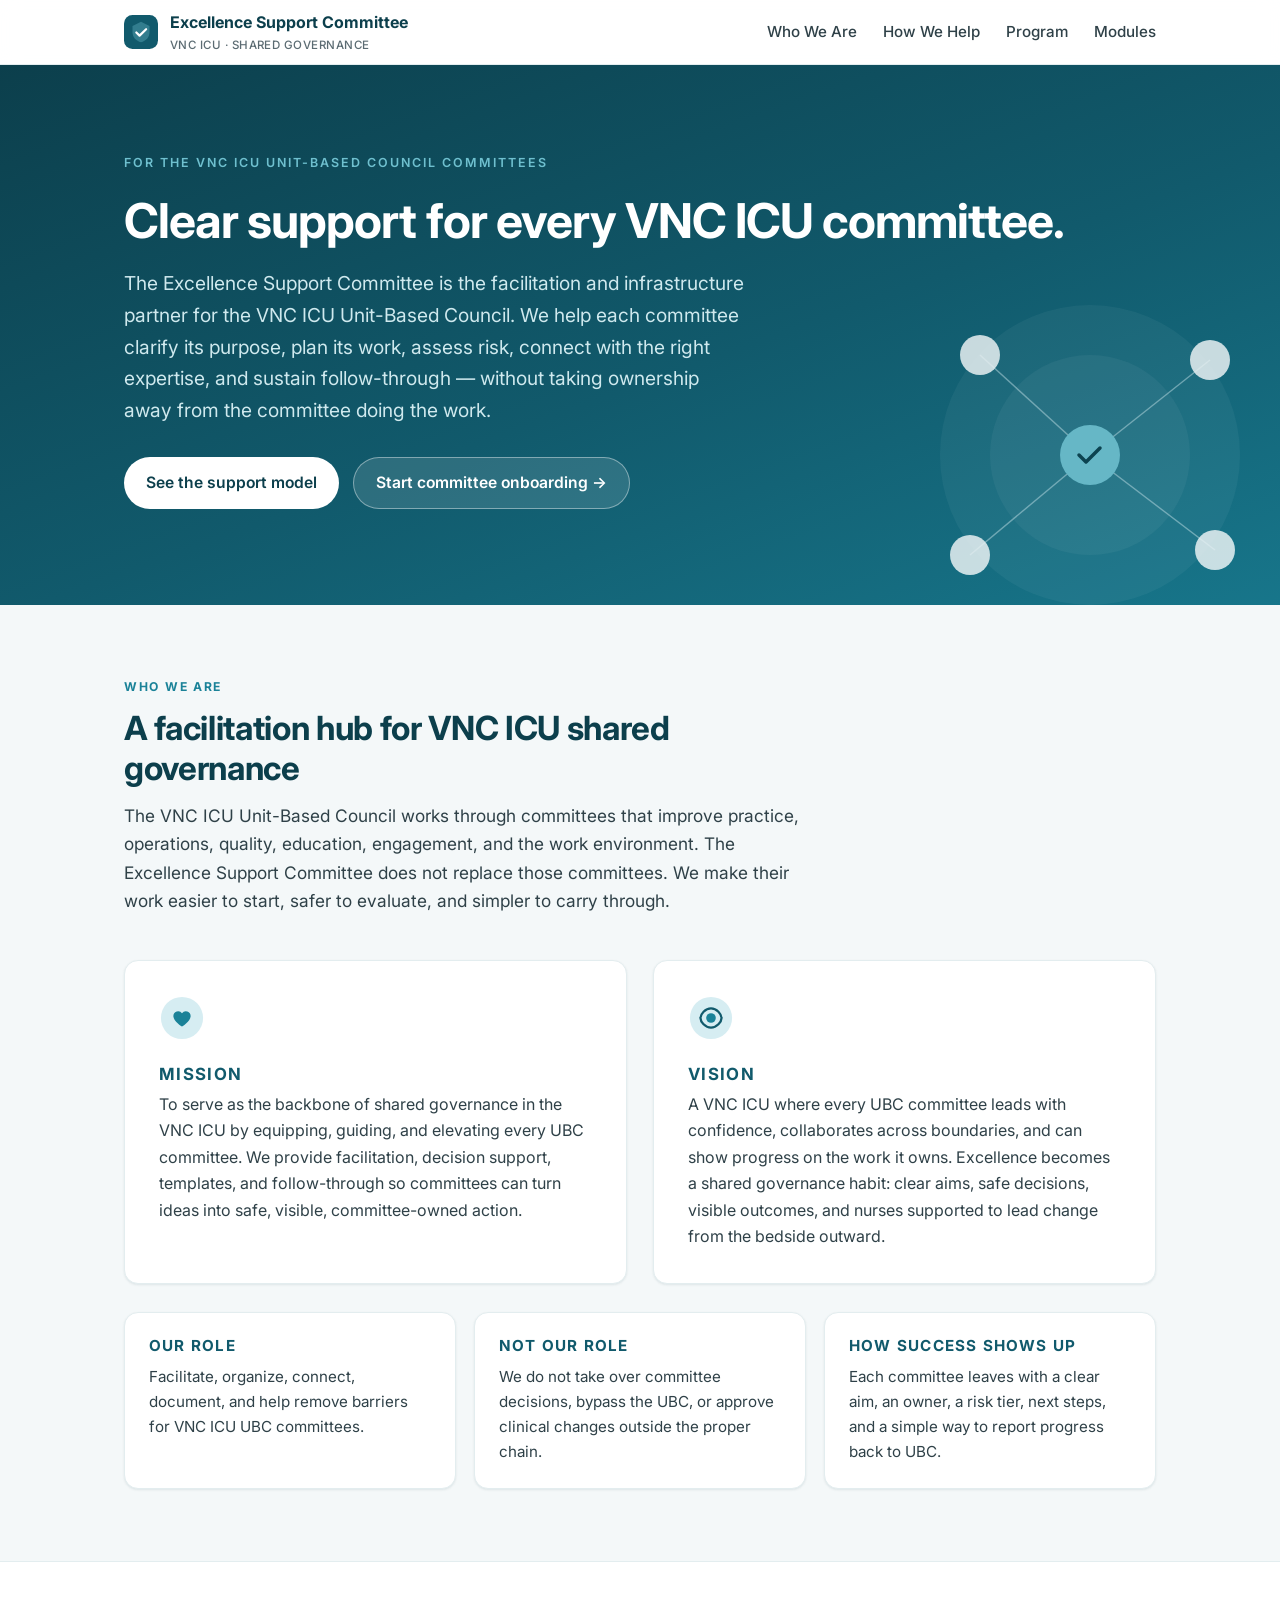
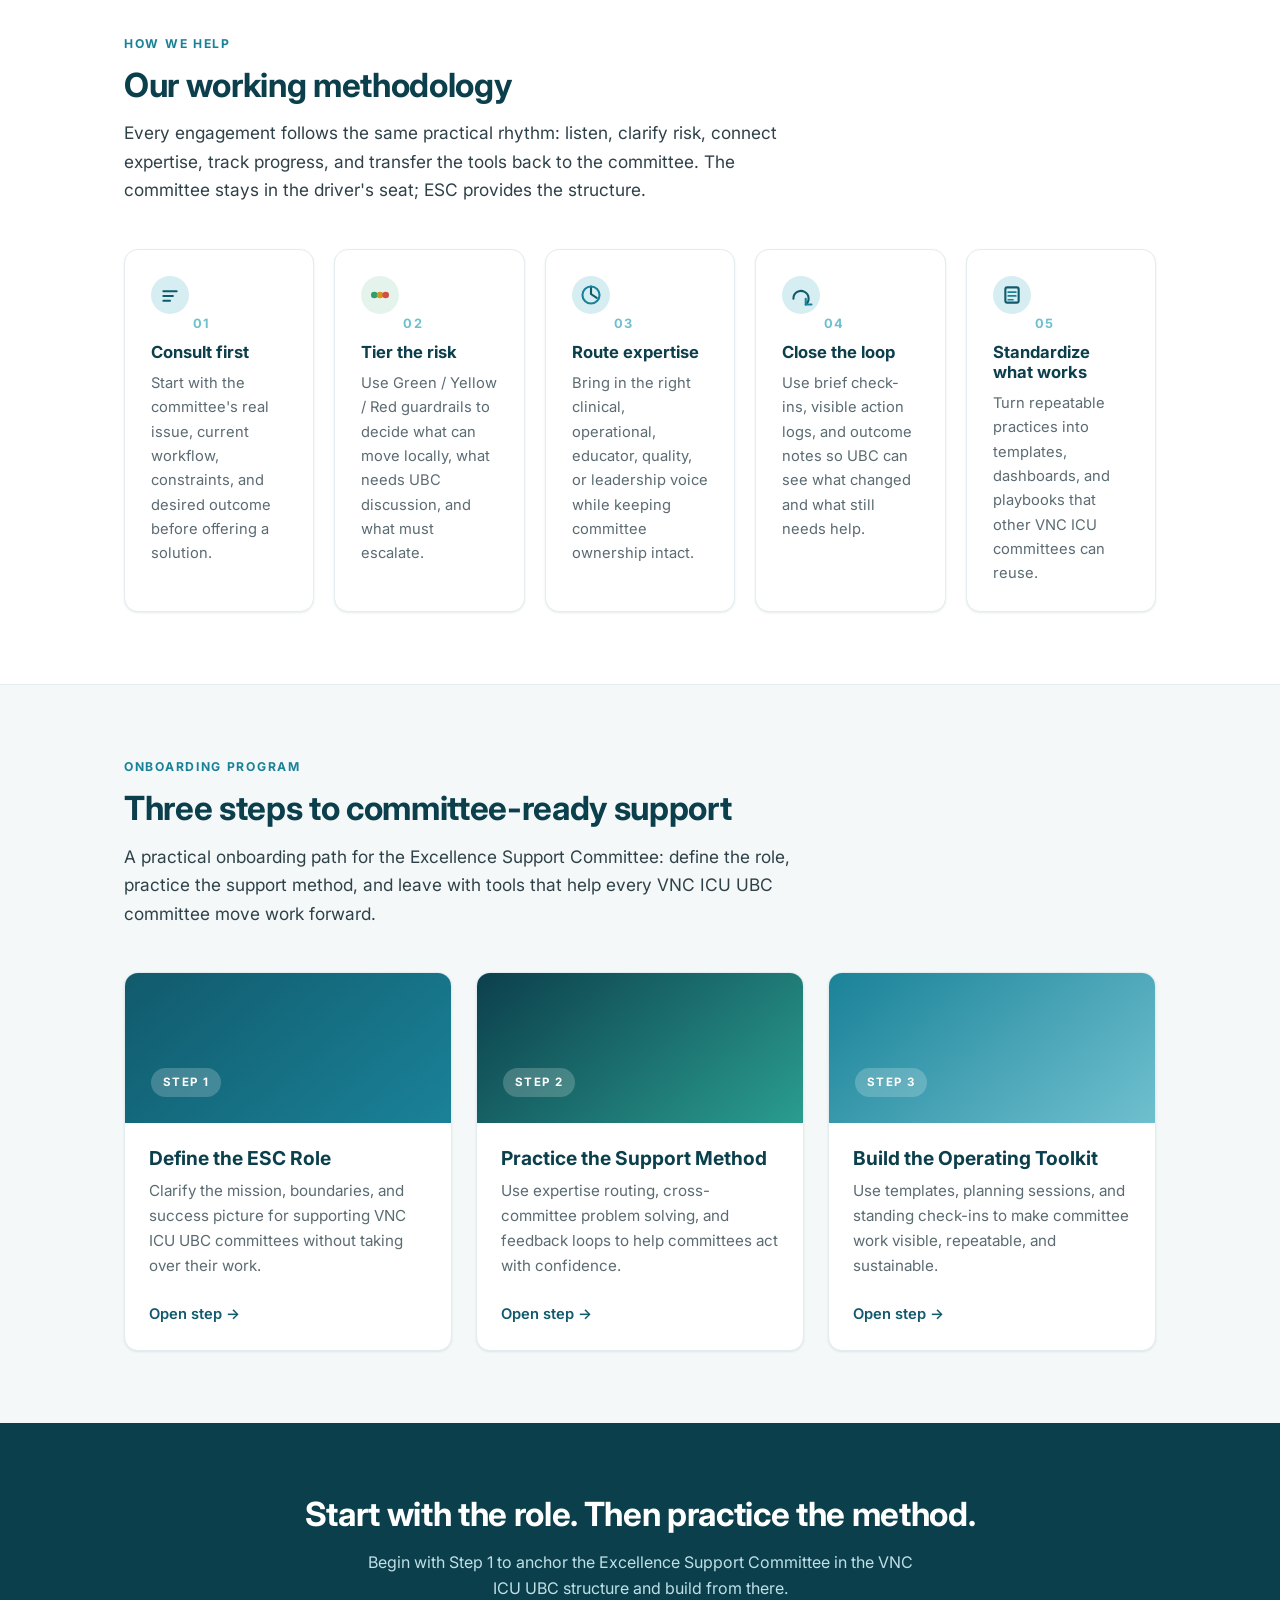
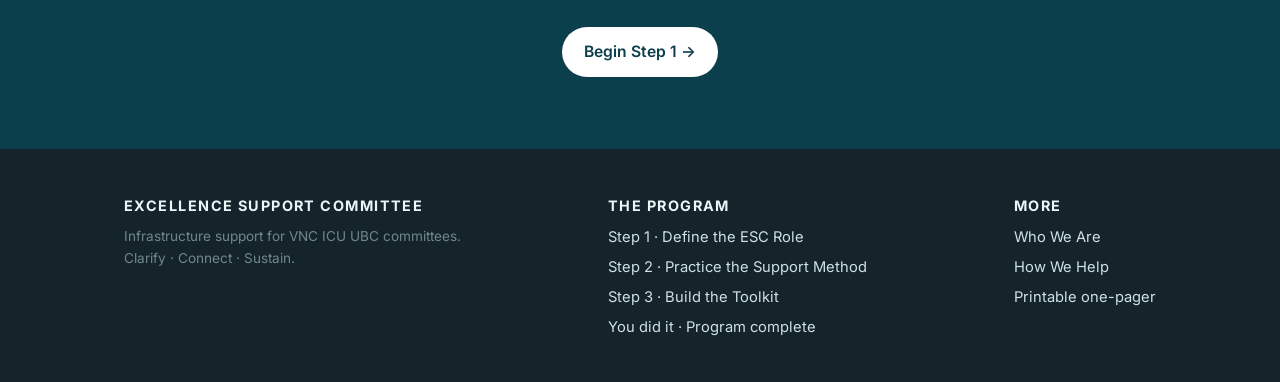
==== commit ff067f0e: "Clarify ESC role and methodology" ====
--- a/index.html
+++ b/index.html
@@ -4,7 +4,7 @@
   <meta charset="UTF-8" />
   <meta name="viewport" content="width=device-width, initial-scale=1.0" />
   <title>Excellence Support Committee · VNC ICU</title>
-  <meta name="description" content="Walking alongside every committee in the VNC ICU — with the tools, encouragement, and partnership to help your work, and your people, flourish." />
+  <meta name="description" content="The Excellence Support Committee supports VNC ICU Unit-Based Council committees with facilitation, risk guardrails, templates, and follow-through so shared governance work becomes clearer, safer, and easier to sustain." />
   <link rel="icon" href="favicon.svg" type="image/svg+xml" />
   <link rel="preconnect" href="https://fonts.googleapis.com" />
   <link rel="preconnect" href="https://fonts.gstatic.com" crossorigin />
@@ -36,12 +36,12 @@
   <!-- HERO -->
   <section class="hero">
     <div class="wrap">
-      <p class="eyebrow">For the committees of the VNC ICU</p>
-      <h1>You hold the unit together.<br />We're here to hold you up.</h1>
-      <p class="lede">Nurses pour themselves into their patients. Our committees pour themselves into this unit. No team should have to carry that alone — so we walk alongside each one with the tools, encouragement, and partnership to help your work, and your people, flourish.</p>
+      <p class="eyebrow">For the VNC ICU Unit-Based Council committees</p>
+      <h1>Clear support for every VNC ICU committee.</h1>
+      <p class="lede">The Excellence Support Committee is the facilitation and infrastructure partner for the VNC ICU Unit-Based Council. We help each committee clarify its purpose, plan its work, assess risk, connect with the right expertise, and sustain follow-through — without taking ownership away from the committee doing the work.</p>
       <div class="btn-row">
-        <a href="#program" class="btn btn-primary">See how we walk with you</a>
-        <a href="module-1.html" class="btn btn-ghost">Start onboarding →</a>
+        <a href="#approach" class="btn btn-primary">See the support model</a>
+        <a href="module-1.html" class="btn btn-ghost">Start committee onboarding →</a>
       </div>
     </div>
     <svg class="hero-art" viewBox="0 0 460 380" fill="none" xmlns="http://www.w3.org/2000/svg" aria-hidden="true">
@@ -69,8 +69,8 @@
     <div class="wrap">
       <p class="section-tag">Who we are</p>
       <div class="section-intro">
-        <h2>A steady partner for every committee</h2>
-        <p>Governance should never feel like one more thing on an already full plate. When committees feel cared for, they care better for the unit, the work, and the patients at the center of it all — and that's the difference we're here to make.</p>
+        <h2>A facilitation hub for VNC ICU shared governance</h2>
+        <p>The VNC ICU Unit-Based Council works through committees that improve practice, operations, quality, education, engagement, and the work environment. The Excellence Support Committee does not replace those committees. We make their work easier to start, safer to evaluate, and simpler to carry through.</p>
       </div>
       <div class="duo">
         <div class="pillar">
@@ -78,8 +78,8 @@
             <circle cx="24" cy="24" r="22" fill="#d6edf2"/>
             <path d="M24 33s-9-5.2-9-11a5 5 0 019-3 5 5 0 019 3c0 5.8-9 11-9 11z" fill="#1a8298"/>
           </svg>
-          <h3>Our Promise</h3>
-          <p>To walk alongside every committee in the VNC ICU — equipping, guiding, and encouraging each team so no one leads alone. We bring tools, insight, and a genuine partnership, so the people who hold up our shared governance feel supported, not stretched thin. When you're cared for, your patients feel it too.</p>
+          <h3>Mission</h3>
+          <p>To serve as the backbone of shared governance in the VNC ICU by equipping, guiding, and elevating every UBC committee. We provide facilitation, decision support, templates, and follow-through so committees can turn ideas into safe, visible, committee-owned action.</p>
         </div>
         <div class="pillar">
           <svg class="ic" viewBox="0 0 48 48" fill="none" xmlns="http://www.w3.org/2000/svg" aria-hidden="true">
@@ -87,8 +87,22 @@
             <path d="M24 14c-6 0-11 6-11 10s5 10 11 10 11-6 11-10-5-10-11-10z" fill="none" stroke="#115a6c" stroke-width="2.4"/>
             <circle cx="24" cy="24" r="5" fill="#1a8298"/>
           </svg>
-          <h3>What We Hope For</h3>
-          <p>A VNC ICU where every committee leads with confidence, knowing someone always has their back. A culture where collaboration lightens the load, every voice is heard and valued, and good ideas have room to grow. Together we make this a unit where excellence isn't demanded of people — it's nurtured in them.</p>
+          <h3>Vision</h3>
+          <p>A VNC ICU where every UBC committee leads with confidence, collaborates across boundaries, and can show progress on the work it owns. Excellence becomes a shared governance habit: clear aims, safe decisions, visible outcomes, and nurses supported to lead change from the bedside outward.</p>
+        </div>
+      </div>
+      <div class="role-strip" aria-label="Excellence Support Committee role clarity">
+        <div class="role-card">
+          <h3>Our role</h3>
+          <p>Facilitate, organize, connect, document, and help remove barriers for VNC ICU UBC committees.</p>
+        </div>
+        <div class="role-card">
+          <h3>Not our role</h3>
+          <p>We do not take over committee decisions, bypass the UBC, or approve clinical changes outside the proper chain.</p>
+        </div>
+        <div class="role-card">
+          <h3>How success shows up</h3>
+          <p>Each committee leaves with a clear aim, an owner, a risk tier, next steps, and a simple way to report progress back to UBC.</p>
         </div>
       </div>
     </div>
@@ -99,39 +113,39 @@
     <div class="wrap">
       <p class="section-tag">How we help</p>
       <div class="section-intro">
-        <h2>Five ways we lighten the load</h2>
-        <p>You stay in the driver's seat — always. We bring the structure and the encouragement; you keep the ownership and the credit.</p>
+        <h2>Our working methodology</h2>
+        <p>Every engagement follows the same practical rhythm: listen, clarify risk, connect expertise, track progress, and transfer the tools back to the committee. The committee stays in the driver's seat; ESC provides the structure.</p>
       </div>
       <div class="grid-5">
         <div class="method">
           <svg class="ic" viewBox="0 0 40 40" fill="none" aria-hidden="true"><circle cx="20" cy="20" r="20" fill="#d6edf2"/><path d="M13 16h14M13 21h10M13 26h7" stroke="#115a6c" stroke-width="2.2" stroke-linecap="round"/></svg>
           <span class="num">01</span>
-          <h3>We listen first</h3>
-          <p>Every conversation starts by hearing what you need, then shaping goals together.</p>
+          <h3>Consult first</h3>
+          <p>Start with the committee's real issue, current workflow, constraints, and desired outcome before offering a solution.</p>
         </div>
         <div class="method">
           <svg class="ic" viewBox="0 0 40 40" fill="none" aria-hidden="true"><circle cx="20" cy="20" r="20" fill="#e4f4ec"/><circle cx="14" cy="20" r="3.5" fill="#2e9e6b"/><circle cx="20" cy="20" r="3.5" fill="#d99320"/><circle cx="26" cy="20" r="3.5" fill="#cf5145"/></svg>
           <span class="num">02</span>
-          <h3>We make decisions feel safe</h3>
-          <p>Simple Green / Yellow / Red risk tiers take the guesswork out of tough calls.</p>
+          <h3>Tier the risk</h3>
+          <p>Use Green / Yellow / Red guardrails to decide what can move locally, what needs UBC discussion, and what must escalate.</p>
         </div>
         <div class="method">
           <svg class="ic" viewBox="0 0 40 40" fill="none" aria-hidden="true"><circle cx="20" cy="20" r="20" fill="#d6edf2"/><path d="M20 11v8l6 4" stroke="#115a6c" stroke-width="2.2" stroke-linecap="round"/><circle cx="20" cy="20" r="9" fill="none" stroke="#1a8298" stroke-width="2.2"/></svg>
           <span class="num">03</span>
-          <h3>We connect you to the right people</h3>
-          <p>We help the right expertise find its way to each decision, so no one's left guessing.</p>
+          <h3>Route expertise</h3>
+          <p>Bring in the right clinical, operational, educator, quality, or leadership voice while keeping committee ownership intact.</p>
         </div>
         <div class="method">
           <svg class="ic" viewBox="0 0 40 40" fill="none" aria-hidden="true"><circle cx="20" cy="20" r="20" fill="#d6edf2"/><path d="M12 24a8 8 0 1113 6" stroke="#115a6c" stroke-width="2.2" stroke-linecap="round" fill="none"/><path d="M25 24v6h6" stroke="#1a8298" stroke-width="2.2" stroke-linecap="round" stroke-linejoin="round" fill="none"/></svg>
           <span class="num">04</span>
-          <h3>We celebrate progress</h3>
-          <p>Gentle check-ins help you see how far you've come and what to try next.</p>
+          <h3>Close the loop</h3>
+          <p>Use brief check-ins, visible action logs, and outcome notes so UBC can see what changed and what still needs help.</p>
         </div>
         <div class="method">
           <svg class="ic" viewBox="0 0 40 40" fill="none" aria-hidden="true"><circle cx="20" cy="20" r="20" fill="#d6edf2"/><rect x="13" y="12" width="14" height="16" rx="2" fill="none" stroke="#115a6c" stroke-width="2.2"/><path d="M16 17h8M16 21h8M16 25h5" stroke="#1a8298" stroke-width="1.8" stroke-linecap="round"/></svg>
           <span class="num">05</span>
-          <h3>We hand you what works</h3>
-          <p>Ready-made templates, dashboards, and playbooks so good practice is easy to repeat.</p>
+          <h3>Standardize what works</h3>
+          <p>Turn repeatable practices into templates, dashboards, and playbooks that other VNC ICU committees can reuse.</p>
         </div>
       </div>
     </div>
@@ -142,31 +156,31 @@
     <div class="wrap">
       <p class="section-tag">Onboarding program</p>
       <div class="section-intro">
-        <h2>Three gentle steps to feeling at home</h2>
-        <p>A warm, practical welcome — from finding your shared purpose to leading with confidence. Each step is a short read with a simple visual. No jargon, no pressure.</p>
+        <h2>Three steps to committee-ready support</h2>
+        <p>A practical onboarding path for the Excellence Support Committee: define the role, practice the support method, and leave with tools that help every VNC ICU UBC committee move work forward.</p>
       </div>
       <div class="modules">
         <a class="mod-card" href="module-1.html">
           <div class="cap c1"><span class="badge">Step 1</span></div>
           <div class="body">
-            <h3>Finding Our Footing Together</h3>
-            <p>Make your purpose feel real, picture what success looks like, and settle into the gentle guardrails that keep everyone safe and free to lead.</p>
+            <h3>Define the ESC Role</h3>
+            <p>Clarify the mission, boundaries, and success picture for supporting VNC ICU UBC committees without taking over their work.</p>
             <span class="more">Open step →</span>
           </div>
         </a>
         <a class="mod-card" href="module-2.html">
           <div class="cap c2"><span class="badge">Step 2</span></div>
           <div class="body">
-            <h3>Growing Stronger, Together</h3>
-            <p>Lean on each other's strengths, problem-solve side by side with other teams, and build kind feedback rhythms that help everyone grow.</p>
+            <h3>Practice the Support Method</h3>
+            <p>Use expertise routing, cross-committee problem solving, and feedback loops to help committees act with confidence.</p>
             <span class="more">Open step →</span>
           </div>
         </a>
         <a class="mod-card" href="module-3.html">
           <div class="cap c3"><span class="badge">Step 3</span></div>
           <div class="body">
-            <h3>Standing on Your Own, With Support Close By</h3>
-            <p>Use friendly templates, plan together in supportive sessions, and know that a steady hand is always within reach when you need it.</p>
+            <h3>Build the Operating Toolkit</h3>
+            <p>Use templates, planning sessions, and standing check-ins to make committee work visible, repeatable, and sustainable.</p>
             <span class="more">Open step →</span>
           </div>
         </a>
@@ -177,8 +191,8 @@
   <!-- CTA -->
   <section class="cta-band">
     <div class="wrap">
-      <h2>Whenever you're ready, we're here.</h2>
-      <p>Begin with Step 1 and move at whatever pace feels right. There's no wrong way to start — and you won't be doing it alone.</p>
+      <h2>Start with the role. Then practice the method.</h2>
+      <p>Begin with Step 1 to anchor the Excellence Support Committee in the VNC ICU UBC structure and build from there.</p>
       <a href="module-1.html" class="btn btn-primary">Begin Step 1 →</a>
     </div>
   </section>
@@ -188,14 +202,14 @@
     <div class="wrap">
       <div>
         <h4>Excellence Support Committee</h4>
-        <p class="muted">Walking alongside the committees of the VNC ICU.<br/>Support · Encourage · Elevate.</p>
+        <p class="muted">Infrastructure support for VNC ICU UBC committees.<br/>Clarify · Connect · Sustain.</p>
       </div>
       <div>
         <h4>The Program</h4>
         <ul>
-          <li><a href="module-1.html">Step 1 · Finding Our Footing</a></li>
-          <li><a href="module-2.html">Step 2 · Growing Stronger</a></li>
-          <li><a href="module-3.html">Step 3 · Standing on Your Own</a></li>
+          <li><a href="module-1.html">Step 1 · Define the ESC Role</a></li>
+          <li><a href="module-2.html">Step 2 · Practice the Support Method</a></li>
+          <li><a href="module-3.html">Step 3 · Build the Toolkit</a></li>
           <li><a href="complete.html">You did it · Program complete</a></li>
         </ul>
       </div>
--- a/assets/styles.css
+++ b/assets/styles.css
@@ -111,6 +111,16 @@
 .pillar h3 { color: var(--teal-700); font-size: 1.05rem; text-transform: uppercase; letter-spacing: .08em; }
 .pillar p { color: var(--slate-700); margin-bottom: 0; }
 
+
+.role-strip {
+  display: grid; grid-template-columns: repeat(auto-fit, minmax(240px, 1fr)); gap: 18px; margin-top: 28px;
+}
+.role-card {
+  background: var(--paper); border: 1px solid var(--line); border-radius: var(--radius); padding: 24px; box-shadow: var(--shadow-sm);
+}
+.role-card h3 { color: var(--teal-700); font-size: .95rem; text-transform: uppercase; letter-spacing: .08em; margin-bottom: 8px; }
+.role-card p { color: var(--slate-700); margin: 0; font-size: .95rem; }
+
 /* ---------- Methodology grid ---------- */
 .grid-5 { display: grid; grid-template-columns: repeat(auto-fit, minmax(190px, 1fr)); gap: 20px; }
 .method {
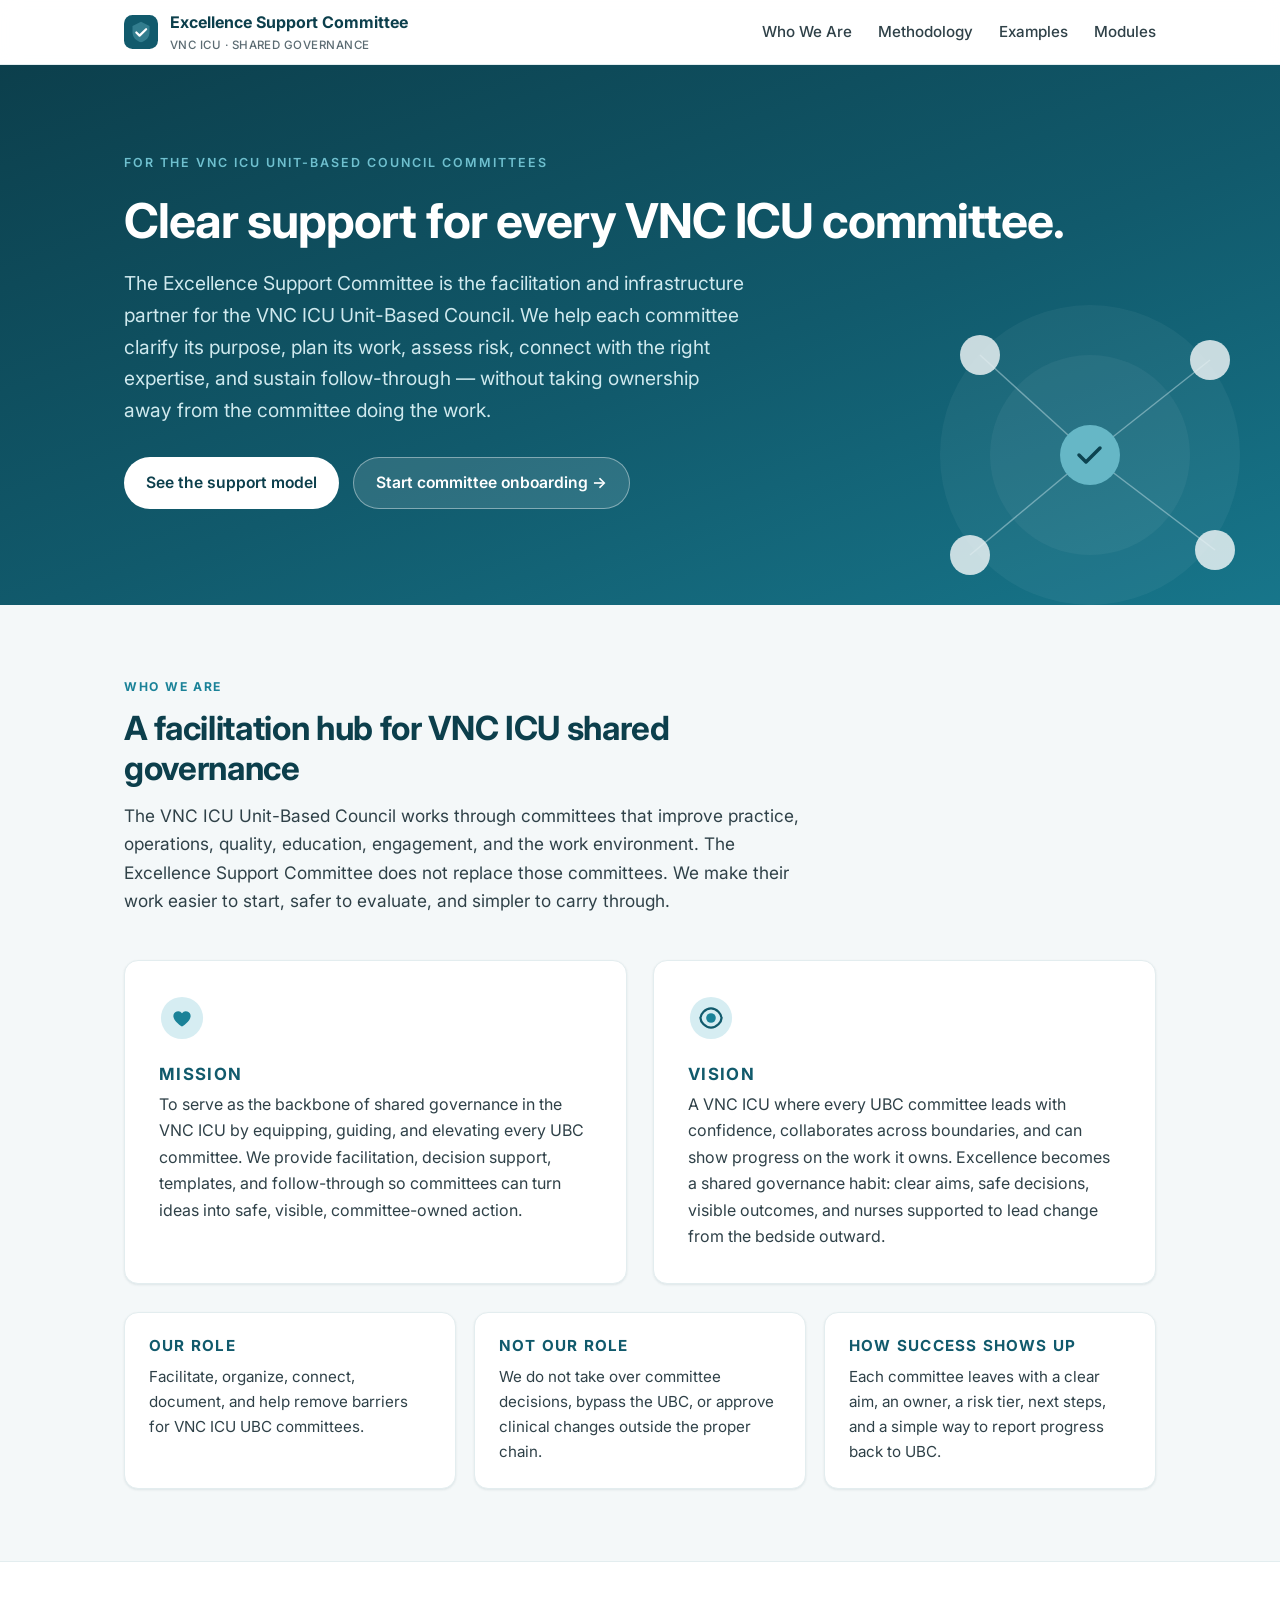
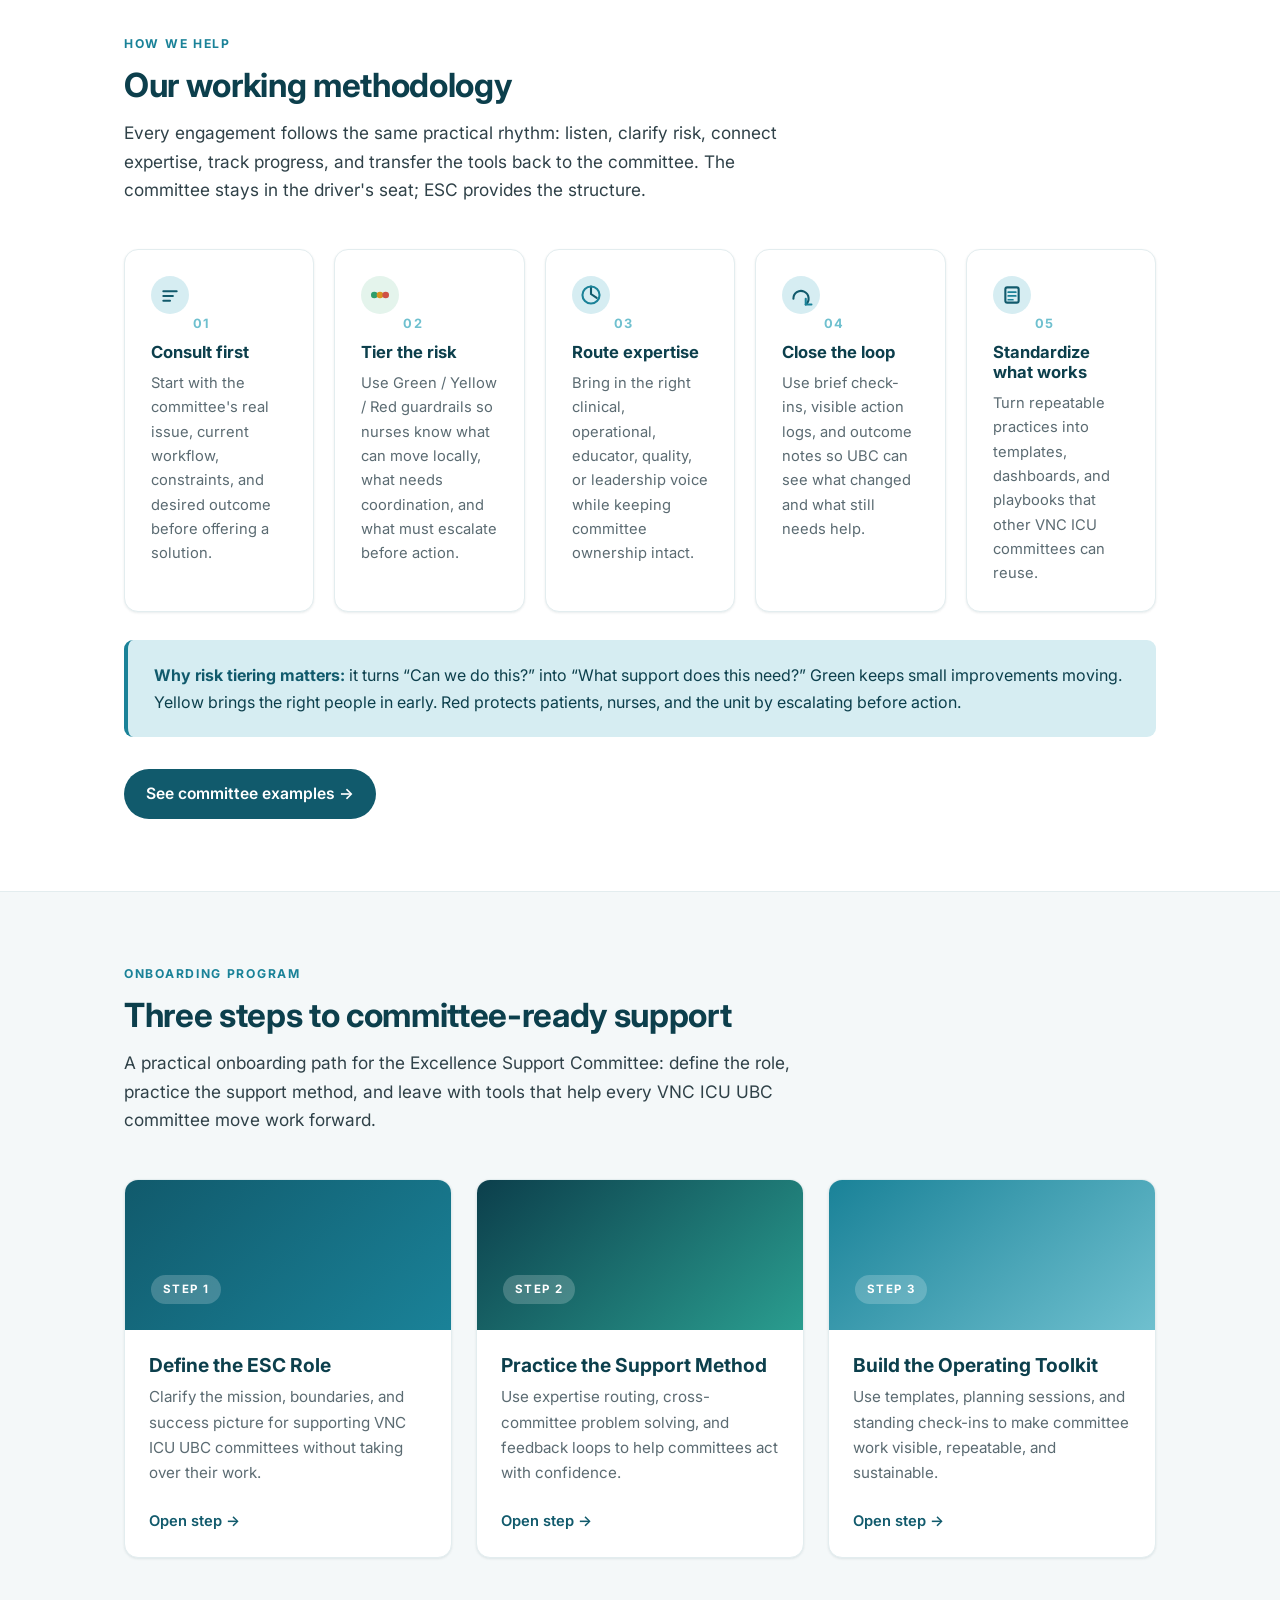
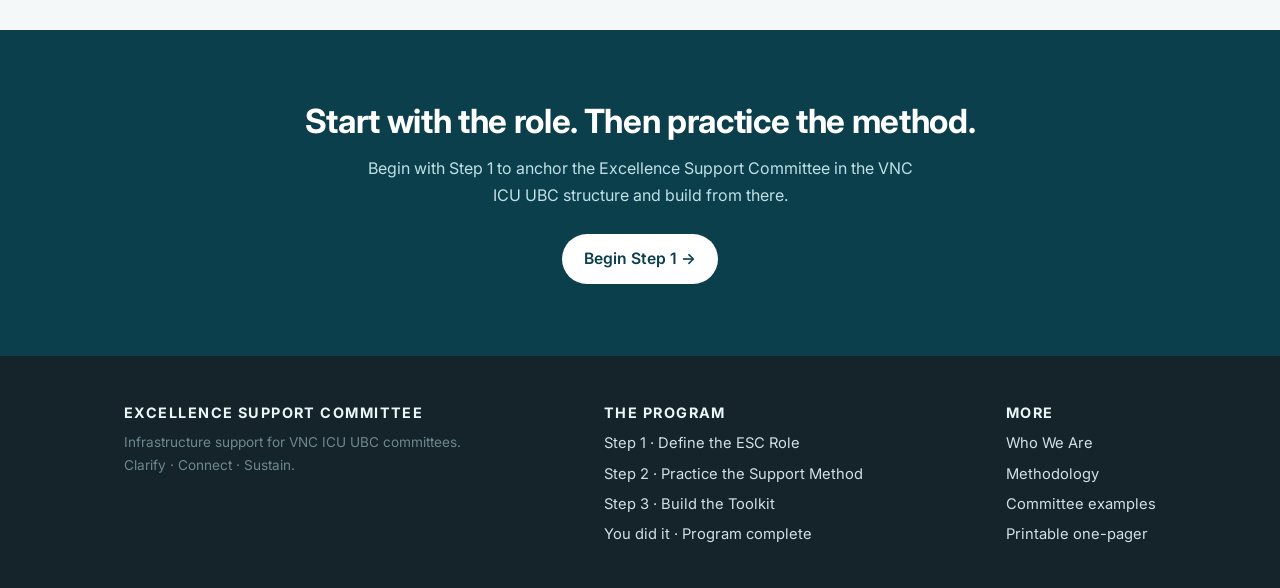
==== commit 9f60046d: "Add committee methodology examples" ====
--- a/index.html
+++ b/index.html
@@ -26,8 +26,8 @@
       </a>
       <nav class="nav-links">
         <a href="#mission">Who We Are</a>
-        <a href="#approach">How We Help</a>
-        <a href="#program">Program</a>
+        <a href="#approach">Methodology</a>
+        <a href="examples.html">Examples</a>
         <a href="module-1.html">Modules</a>
       </nav>
     </div>
@@ -127,7 +127,7 @@
           <svg class="ic" viewBox="0 0 40 40" fill="none" aria-hidden="true"><circle cx="20" cy="20" r="20" fill="#e4f4ec"/><circle cx="14" cy="20" r="3.5" fill="#2e9e6b"/><circle cx="20" cy="20" r="3.5" fill="#d99320"/><circle cx="26" cy="20" r="3.5" fill="#cf5145"/></svg>
           <span class="num">02</span>
           <h3>Tier the risk</h3>
-          <p>Use Green / Yellow / Red guardrails to decide what can move locally, what needs UBC discussion, and what must escalate.</p>
+          <p>Use Green / Yellow / Red guardrails so nurses know what can move locally, what needs coordination, and what must escalate before action.</p>
         </div>
         <div class="method">
           <svg class="ic" viewBox="0 0 40 40" fill="none" aria-hidden="true"><circle cx="20" cy="20" r="20" fill="#d6edf2"/><path d="M20 11v8l6 4" stroke="#115a6c" stroke-width="2.2" stroke-linecap="round"/><circle cx="20" cy="20" r="9" fill="none" stroke="#1a8298" stroke-width="2.2"/></svg>
@@ -148,6 +148,10 @@
           <p>Turn repeatable practices into templates, dashboards, and playbooks that other VNC ICU committees can reuse.</p>
         </div>
       </div>
+      <div class="callout" style="margin-top:28px;">
+        <p><strong>Why risk tiering matters:</strong> it turns “Can we do this?” into “What support does this need?” Green keeps small improvements moving. Yellow brings the right people in early. Red protects patients, nurses, and the unit by escalating before action.</p>
+      </div>
+      <a href="examples.html" class="btn btn-teal" style="margin-top:8px;">See committee examples →</a>
     </div>
   </section>
 
@@ -217,7 +221,8 @@
         <h4>More</h4>
         <ul>
           <li><a href="#mission">Who We Are</a></li>
-          <li><a href="#approach">How We Help</a></li>
+          <li><a href="#approach">Methodology</a></li>
+          <li><a href="examples.html">Committee examples</a></li>
           <li><a href="one-pager.html">Printable one-pager</a></li>
         </ul>
       </div>
--- a/assets/styles.css
+++ b/assets/styles.css
@@ -200,6 +200,25 @@
 .chips { display: flex; flex-wrap: wrap; gap: 12px; margin: 8px 0 0; }
 .chip { background: var(--teal-100); color: var(--teal-900); border-radius: 999px; padding: 8px 16px; font-size: .9rem; font-weight: 600; }
 
+/* ---------- Committee examples page ---------- */
+.tier-grid { display: grid; grid-template-columns: repeat(auto-fit, minmax(260px, 1fr)); gap: 18px; }
+.tier-card, .example-card, .tool-card {
+  background: var(--paper); border: 1px solid var(--line); border-radius: var(--radius);
+  padding: 24px; box-shadow: var(--shadow-sm);
+}
+.tier-card h3, .tool-card h3 { color: var(--teal-700); font-size: 1rem; }
+.tier-card p, .tier-card strong, .tool-card p { color: var(--slate-700); font-size: .94rem; }
+.green-tier { border-top: 5px solid var(--green); }
+.amber-tier { border-top: 5px solid var(--amber); }
+.red-tier { border-top: 5px solid var(--red); }
+.example-list { display: grid; gap: 22px; }
+.example-card h3 { color: var(--teal-900); font-size: 1.35rem; margin-bottom: 6px; }
+.example-card .note { display: inline-block; background: var(--teal-100); color: var(--teal-900); border-radius: 999px; padding: 4px 12px; font-size: .82rem; font-weight: 600; margin-bottom: 14px; }
+.example-card dl { display: grid; grid-template-columns: 180px 1fr; gap: 10px 18px; margin: 16px 0 0; }
+.example-card dt { color: var(--teal-700); font-weight: 700; }
+.example-card dd { margin: 0; color: var(--slate-700); }
+.tool-grid { display: grid; grid-template-columns: repeat(auto-fit, minmax(240px, 1fr)); gap: 18px; }
+
 /* ---------- CTA band ---------- */
 .cta-band { background: var(--teal-900); color: #eaf6f8; text-align: center; }
 .cta-band h2 { color: #fff; }
@@ -220,5 +239,7 @@
   .section-block.rev .text { order: 0; }
   .nav-links { display: none; }
   .hero-art { display: none; }
+  .example-card dl { grid-template-columns: 1fr; gap: 4px; }
+  .example-card dd { margin-bottom: 12px; }
   section { padding: 52px 0; }
 }
